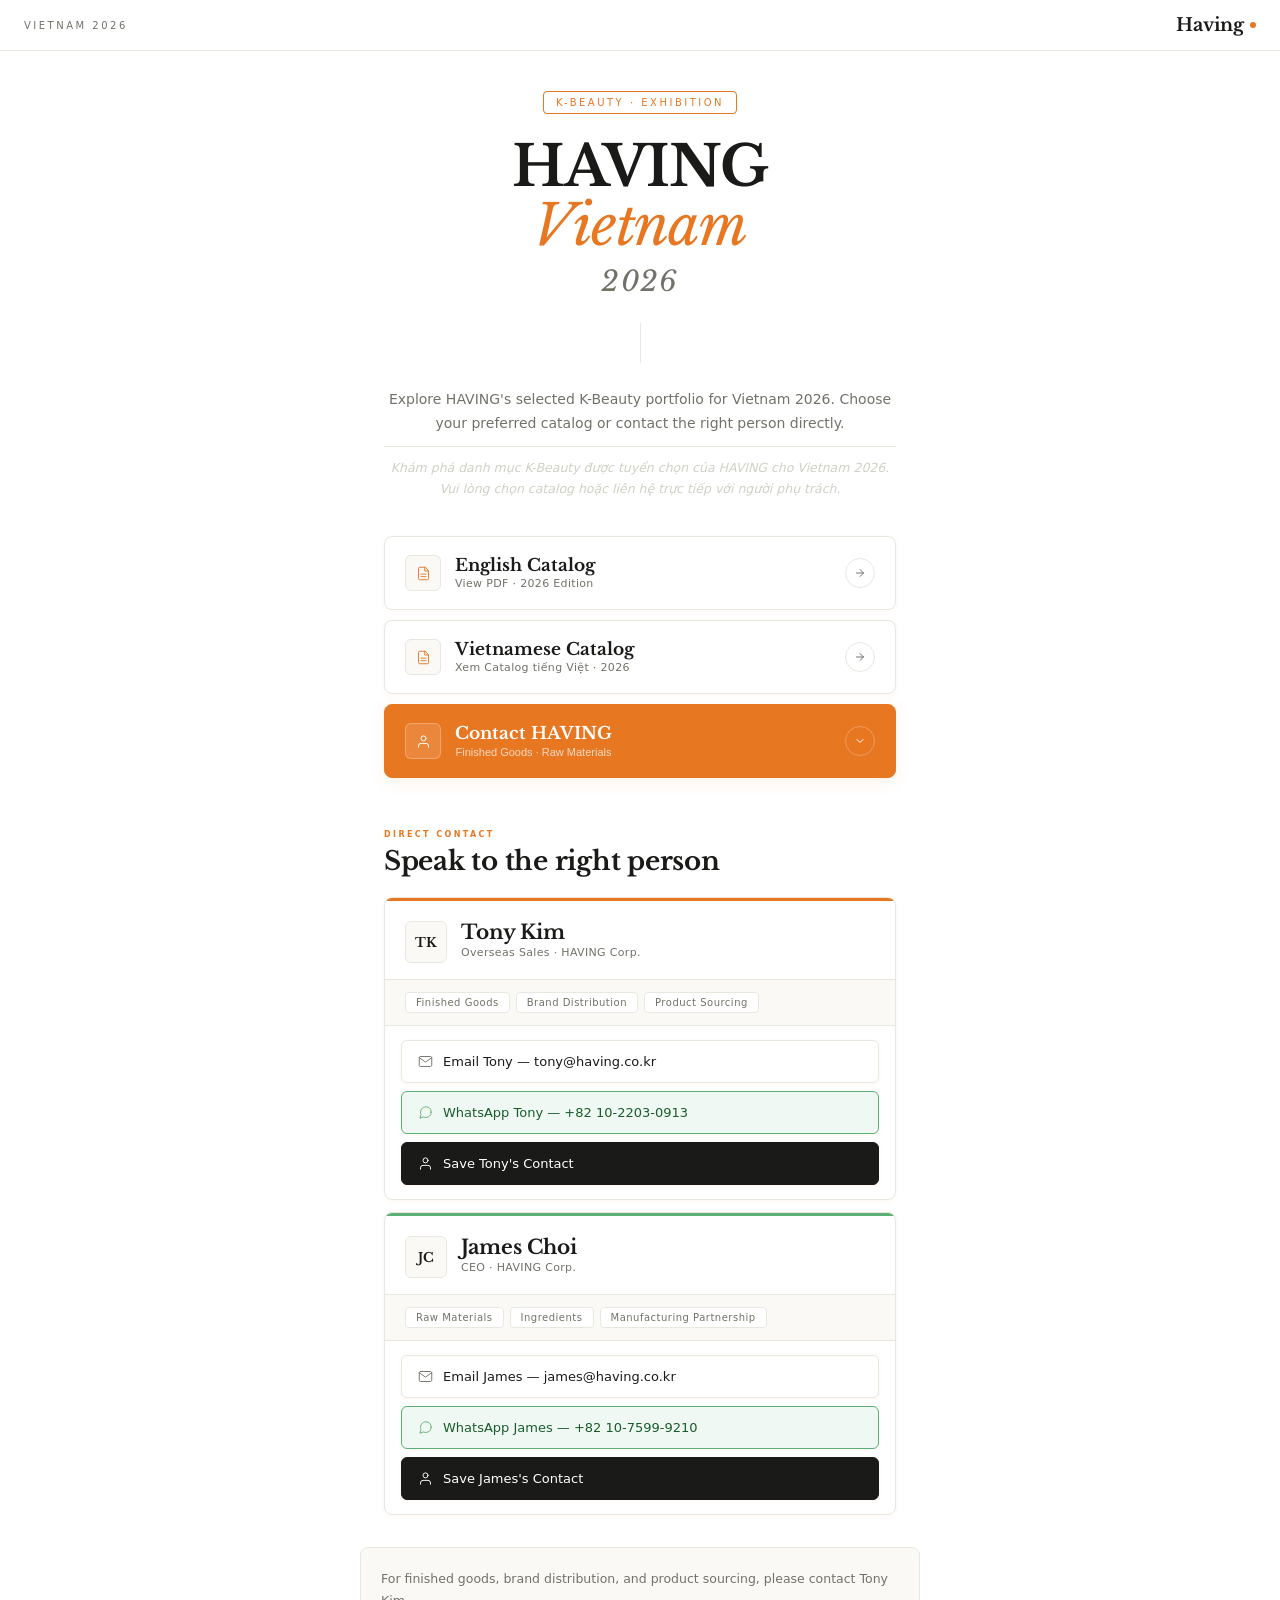
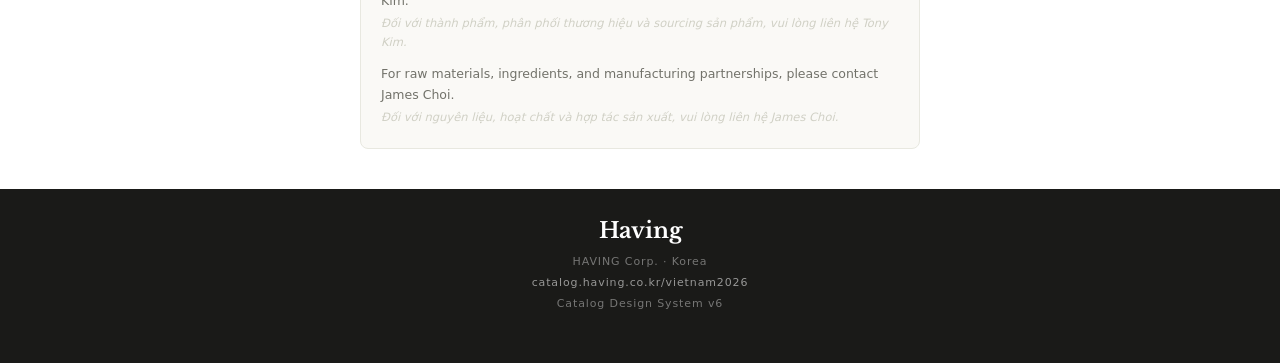
==== vietnam2026/index.html @ 0dfed291 "Add files via upload" ====
<!DOCTYPE html>
<html lang="en">
<head>
<meta charset="UTF-8">
<meta name="viewport" content="width=device-width, initial-scale=1.0, maximum-scale=1.0">
<title>HAVING Vietnam 2026</title>
<link rel="preconnect" href="https://fonts.googleapis.com">
<link rel="preconnect" href="https://fonts.gstatic.com" crossorigin>
<link href="https://fonts.googleapis.com/css2?family=Libre+Baskerville:ital,wght@0,400;0,700;1,400&display=swap" rel="stylesheet">
<link rel="stylesheet" href="styles.css">
</head>
<body>

<!-- HEADER — logo top-right (brand rule) -->
<header class="header">
  <span class="header-left">Vietnam 2026</span>
  <a class="logo" href="#">
    Having<span class="logo-dot"></span>
  </a>
</header>

<!-- HERO -->
<section class="hero">
  <div class="exhibit-badge">K-Beauty · Exhibition</div>

  <h1 class="hero-title">
    HAVING<br>
    <span class="accent">Vietnam</span>
  </h1>
  <p class="hero-year">2026</p>

  <div class="divider-rule"></div>

  <p class="hero-desc">
    Explore HAVING's selected K-Beauty portfolio for Vietnam 2026.
    Choose your preferred catalog or contact the right person directly.
    <span class="vn">
      Khám phá danh mục K-Beauty được tuyển chọn của HAVING cho Vietnam 2026.
      Vui lòng chọn catalog hoặc liên hệ trực tiếp với người phụ trách.
    </span>
  </p>
</section>

<!-- CATALOG BUTTONS -->
<div class="catalog-section">

  <a class="btn-pdf"
     href="files/having-catalog-2026-en.pdf"
     target="_blank"
     rel="noopener noreferrer">
    <div class="btn-pdf-inner">
      <div class="btn-pdf-icon">
        <svg viewBox="0 0 24 24"><path d="M14 2H6a2 2 0 0 0-2 2v16a2 2 0 0 0 2 2h12a2 2 0 0 0 2-2V8z"/><polyline points="14 2 14 8 20 8"/><line x1="8" y1="13" x2="16" y2="13"/><line x1="8" y1="17" x2="16" y2="17"/></svg>
      </div>
      <div class="btn-pdf-text">
        <span class="btn-pdf-label">English Catalog</span>
        <span class="btn-pdf-sub">View PDF · 2026 Edition</span>
      </div>
    </div>
    <div class="btn-arrow">
      <svg viewBox="0 0 24 24"><line x1="5" y1="12" x2="19" y2="12"/><polyline points="12 5 19 12 12 19"/></svg>
    </div>
  </a>

  <a class="btn-pdf"
     href="files/having-catalog-2026-vn.pdf"
     target="_blank"
     rel="noopener noreferrer">
    <div class="btn-pdf-inner">
      <div class="btn-pdf-icon">
        <svg viewBox="0 0 24 24"><path d="M14 2H6a2 2 0 0 0-2 2v16a2 2 0 0 0 2 2h12a2 2 0 0 0 2-2V8z"/><polyline points="14 2 14 8 20 8"/><line x1="8" y1="13" x2="16" y2="13"/><line x1="8" y1="17" x2="16" y2="17"/></svg>
      </div>
      <div class="btn-pdf-text">
        <span class="btn-pdf-label">Vietnamese Catalog</span>
        <span class="btn-pdf-sub">Xem Catalog tiếng Việt · 2026</span>
      </div>
    </div>
    <div class="btn-arrow">
      <svg viewBox="0 0 24 24"><line x1="5" y1="12" x2="19" y2="12"/><polyline points="12 5 19 12 12 19"/></svg>
    </div>
  </a>

  <!-- CTA — only filled orange (brand rule) -->
  <button class="btn-cta"
          onclick="document.getElementById('contact').scrollIntoView({behavior:'smooth'})">
    <div class="btn-cta-inner">
      <div class="btn-cta-icon">
        <svg viewBox="0 0 24 24"><path d="M20 21v-2a4 4 0 0 0-4-4H8a4 4 0 0 0-4 4v2"/><circle cx="12" cy="7" r="4"/></svg>
      </div>
      <div>
        <span class="btn-cta-label">Contact HAVING</span>
        <span class="btn-cta-sub">Finished Goods · Raw Materials</span>
      </div>
    </div>
    <div class="btn-arrow">
      <svg viewBox="0 0 24 24"><polyline points="6 9 12 15 18 9"/></svg>
    </div>
  </button>

</div>

<!-- CONTACT SECTION -->
<section id="contact">
  <div class="section-header">
    <div class="section-label">Direct Contact</div>
    <h2 class="section-title">Speak to the right person</h2>
  </div>

  <div class="contacts">

    <!-- Tony Kim — Finished Goods -->
    <div class="contact-card">
      <div class="card-stripe"></div>
      <div class="card-head">
        <div class="avatar">TK</div>
        <div class="card-identity">
          <div class="card-name">Tony Kim</div>
          <div class="card-role">Overseas Sales · HAVING Corp.</div>
        </div>
      </div>
      <div class="card-scope">
        <span class="scope-tag">Finished Goods</span>
        <span class="scope-tag">Brand Distribution</span>
        <span class="scope-tag">Product Sourcing</span>
      </div>
      <div class="card-actions">
        <a class="action-btn email" href="mailto:tony@having.co.kr">
          <svg viewBox="0 0 24 24"><path d="M4 4h16c1.1 0 2 .9 2 2v12c0 1.1-.9 2-2 2H4c-1.1 0-2-.9-2-2V6c0-1.1.9-2 2-2z"/><polyline points="22,6 12,13 2,6"/></svg>
          Email Tony — tony@having.co.kr
        </a>
        <a class="action-btn whatsapp"
           href="https://wa.me/821022030913"
           target="_blank"
           rel="noopener noreferrer">
          <svg viewBox="0 0 24 24"><path d="M21 11.5a8.38 8.38 0 0 1-.9 3.8 8.5 8.5 0 0 1-7.6 4.7 8.38 8.38 0 0 1-3.8-.9L3 21l1.9-5.7a8.38 8.38 0 0 1-.9-3.8 8.5 8.5 0 0 1 4.7-7.6 8.38 8.38 0 0 1 3.8-.9h.5a8.48 8.48 0 0 1 8 8v.5z"/></svg>
          WhatsApp Tony — +82 10-2203-0913
        </a>
        <a class="action-btn vcard"
           href="vcard/tony-kim-having.vcf"
           download="tony-kim-having.vcf">
          <svg viewBox="0 0 24 24"><path d="M20 21v-2a4 4 0 0 0-4-4H8a4 4 0 0 0-4 4v2"/><circle cx="12" cy="7" r="4"/></svg>
          Save Tony's Contact
        </a>
      </div>
    </div>

    <!-- James Choi — Raw Materials -->
    <div class="contact-card">
      <div class="card-stripe green"></div>
      <div class="card-head">
        <div class="avatar">JC</div>
        <div class="card-identity">
          <div class="card-name">James Choi</div>
          <div class="card-role">CEO · HAVING Corp.</div>
        </div>
      </div>
      <div class="card-scope">
        <span class="scope-tag">Raw Materials</span>
        <span class="scope-tag">Ingredients</span>
        <span class="scope-tag">Manufacturing Partnership</span>
      </div>
      <div class="card-actions">
        <a class="action-btn email" href="mailto:james@having.co.kr">
          <svg viewBox="0 0 24 24"><path d="M4 4h16c1.1 0 2 .9 2 2v12c0 1.1-.9 2-2 2H4c-1.1 0-2-.9-2-2V6c0-1.1.9-2 2-2z"/><polyline points="22,6 12,13 2,6"/></svg>
          Email James — james@having.co.kr
        </a>
        <a class="action-btn whatsapp"
           href="https://wa.me/821075999210"
           target="_blank"
           rel="noopener noreferrer">
          <svg viewBox="0 0 24 24"><path d="M21 11.5a8.38 8.38 0 0 1-.9 3.8 8.5 8.5 0 0 1-7.6 4.7 8.38 8.38 0 0 1-3.8-.9L3 21l1.9-5.7a8.38 8.38 0 0 1-.9-3.8 8.5 8.5 0 0 1 4.7-7.6 8.38 8.38 0 0 1 3.8-.9h.5a8.48 8.48 0 0 1 8 8v.5z"/></svg>
          WhatsApp James — +82 10-7599-9210
        </a>
        <a class="action-btn vcard"
           href="vcard/james-choi-having.vcf"
           download="james-choi-having.vcf">
          <svg viewBox="0 0 24 24"><path d="M20 21v-2a4 4 0 0 0-4-4H8a4 4 0 0 0-4 4v2"/><circle cx="12" cy="7" r="4"/></svg>
          Save James's Contact
        </a>
      </div>
    </div>

  </div>
</section>

<!-- FOOTER NOTE -->
<div class="footer-note">
  <p>
    For finished goods, brand distribution, and product sourcing, please contact Tony Kim.
    <span class="vn">Đối với thành phẩm, phân phối thương hiệu và sourcing sản phẩm, vui lòng liên hệ Tony Kim.</span>
  </p>
  <p>
    For raw materials, ingredients, and manufacturing partnerships, please contact James Choi.
    <span class="vn">Đối với nguyên liệu, hoạt chất và hợp tác sản xuất, vui lòng liên hệ James Choi.</span>
  </p>
</div>

<!-- FOOTER — dark section (brand pattern) -->
<footer class="site-footer">
  <div class="footer-logo">Having</div>
  <div class="footer-meta">
    HAVING Corp. · Korea<br>
    <a href="https://catalog.having.co.kr/vietnam2026">catalog.having.co.kr/vietnam2026</a><br>
    Catalog Design System v6
  </div>
</footer>

</body>
</html>
---- vietnam2026/styles.css ----
/* ─────────────────────────────────────────
   DESIGN TOKENS — Having Catalog DS v6
───────────────────────────────────────── */
:root {
  /* Brand Colors */
  --primary:           #E87722;
  --primary-light:     #F9DEC0;
  --primary-subtle:    #FDF4EC;
  --secondary:         #5DB075;
  --secondary-light:   #C8E8D2;
  --secondary-subtle:  #EFF8F2;

  /* Neutrals */
  --heading:    #1A1A18;
  --body:       #72726A;
  --border:     #E8E8E0;
  --border-md:  #D0D0C5;
  --bg:         #FFFFFF;
  --bg-soft:    #FAF9F6;

  /* Border Tokens */
  --border-default: #E8E8E0;
  --border-medium:  #D0D0C5;
  --border-orange:  #E87722;
  --border-green:   #5DB075;

  /* Shadow — warm orange tint */
  --shadow-1: 0 1px 4px  rgba(232, 119, 34, 0.06);
  --shadow-2: 0 4px 16px rgba(232, 119, 34, 0.10);
  --shadow-3: 0 8px 32px rgba(232, 119, 34, 0.14);

  /* Radius */
  --r-micro:    1px;
  --r-standard: 4px;
  --r-relaxed:  6px;
  --r-large:    8px;

  /* Typography */
  --font-display: 'Libre Baskerville', Georgia, serif;
  --font-body:    'Calibri', 'Gill Sans', system-ui, sans-serif;

  /* Spacing */
  --page-gutter: 24px;
  --min-margin:  40px;
}

/* ─── RESET ─── */
*, *::before, *::after { margin: 0; padding: 0; box-sizing: border-box; }
html  { scroll-behavior: smooth; }
body  {
  font-family: var(--font-body);
  background: var(--bg);
  color: var(--body);
  min-height: 100vh;
  -webkit-font-smoothing: antialiased;
  -webkit-text-size-adjust: 100%;
}

/* ─── HEADER ─── */
.header {
  position: sticky;
  top: 0;
  z-index: 100;
  background: var(--bg);
  border-bottom: 1px solid var(--border-default);
  padding: 14px var(--page-gutter);
  display: flex;
  align-items: center;
  justify-content: space-between;
}
.header-left {
  font-family: var(--font-body);
  font-size: 10px;
  letter-spacing: 0.25em;
  text-transform: uppercase;
  color: var(--body);
}
.logo {
  font-family: var(--font-display);
  font-size: 18px;
  font-weight: 700;
  color: var(--heading);
  letter-spacing: -0.01em;
  display: flex;
  align-items: center;
  gap: 6px;
  text-decoration: none;
}
.logo-dot {
  width: 6px;
  height: 6px;
  border-radius: 50%;
  background: var(--primary);
  display: inline-block;
  flex-shrink: 0;
}

/* ─── HERO ─── */
.hero {
  padding: var(--min-margin) var(--page-gutter) 36px;
  max-width: 560px;
  margin: 0 auto;
  text-align: center;
}
.exhibit-badge {
  display: inline-flex;
  align-items: center;
  gap: 6px;
  border: 1px solid var(--border-orange);
  border-radius: var(--r-standard);
  padding: 5px 12px;
  font-size: 10px;
  font-family: var(--font-body);
  letter-spacing: 0.25em;
  text-transform: uppercase;
  color: var(--primary);
  margin-bottom: 24px;
}
.hero-title {
  font-family: var(--font-display);
  font-size: clamp(36px, 10vw, 56px);
  font-weight: 700;
  color: var(--heading);
  line-height: 1.05;
  letter-spacing: -0.02em;
  margin-bottom: 8px;
}
.hero-title .accent {
  color: var(--primary);
  font-style: italic;
  font-weight: 400;
}
.hero-year {
  font-family: var(--font-display);
  font-size: clamp(20px, 5vw, 28px);
  font-weight: 400;
  font-style: italic;
  color: var(--body);
  letter-spacing: 0.05em;
  margin-bottom: 24px;
}
.divider-rule {
  width: 1px;
  height: 40px;
  background: var(--border-default);
  margin: 0 auto 24px;
}
.hero-desc {
  font-size: 14px;
  line-height: 1.75;
  color: var(--body);
}
.hero-desc .vn {
  display: block;
  margin-top: 10px;
  font-size: 12.5px;
  color: var(--border-md);
  border-top: 1px solid var(--border-default);
  padding-top: 10px;
  font-style: italic;
}

/* ─── CATALOG BUTTONS ─── */
.catalog-section {
  padding: 0 var(--page-gutter) 12px;
  max-width: 560px;
  margin: 0 auto;
  display: flex;
  flex-direction: column;
  gap: 10px;
}
.btn-pdf {
  display: flex;
  align-items: center;
  justify-content: space-between;
  padding: 18px 20px;
  background: var(--bg);
  border: 1px solid var(--border-default);
  border-radius: var(--r-large);
  text-decoration: none;
  transition: border-color 0.18s, box-shadow 0.18s;
  box-shadow: var(--shadow-1);
  -webkit-tap-highlight-color: transparent;
}
.btn-pdf:active {
  border-color: var(--border-orange);
  box-shadow: var(--shadow-2);
}
.btn-pdf-inner {
  display: flex;
  align-items: center;
  gap: 14px;
}
.btn-pdf-icon {
  width: 36px;
  height: 36px;
  border: 1px solid var(--border-default);
  border-radius: var(--r-relaxed);
  display: flex;
  align-items: center;
  justify-content: center;
  flex-shrink: 0;
  background: var(--bg-soft);
}
.btn-pdf-icon svg {
  width: 15px;
  height: 15px;
  stroke: var(--primary);
  fill: none;
  stroke-width: 1.5;
  stroke-linecap: round;
  stroke-linejoin: round;
}
.btn-pdf-label {
  font-family: var(--font-display);
  font-size: 17px;
  font-weight: 700;
  color: var(--heading);
  line-height: 1.1;
  display: block;
}
.btn-pdf-sub {
  font-size: 11px;
  color: var(--body);
  letter-spacing: 0.03em;
  margin-top: 2px;
  display: block;
}
.btn-arrow {
  width: 30px;
  height: 30px;
  border: 1px solid var(--border-default);
  border-radius: 50%;
  display: flex;
  align-items: center;
  justify-content: center;
  flex-shrink: 0;
}
.btn-arrow svg {
  width: 12px;
  height: 12px;
  stroke: var(--body);
  fill: none;
  stroke-width: 2;
  stroke-linecap: round;
  stroke-linejoin: round;
}

/* CTA — only filled orange button (brand rule) */
.btn-cta {
  display: flex;
  align-items: center;
  justify-content: space-between;
  padding: 18px 20px;
  background: var(--primary);
  border: 1px solid var(--primary);
  border-radius: var(--r-large);
  cursor: pointer;
  width: 100%;
  transition: opacity 0.15s;
  box-shadow: var(--shadow-2);
  -webkit-tap-highlight-color: transparent;
}
.btn-cta:active { opacity: 0.88; }
.btn-cta-inner {
  display: flex;
  align-items: center;
  gap: 14px;
}
.btn-cta-icon {
  width: 36px;
  height: 36px;
  border: 1px solid rgba(255,255,255,0.25);
  border-radius: var(--r-relaxed);
  display: flex;
  align-items: center;
  justify-content: center;
  flex-shrink: 0;
  background: rgba(255,255,255,0.12);
}
.btn-cta-icon svg {
  width: 15px;
  height: 15px;
  stroke: #fff;
  fill: none;
  stroke-width: 1.5;
  stroke-linecap: round;
  stroke-linejoin: round;
}
.btn-cta-label {
  font-family: var(--font-display);
  font-size: 17px;
  font-weight: 700;
  color: #fff;
  line-height: 1.1;
  display: block;
}
.btn-cta-sub {
  font-size: 11px;
  color: rgba(255,255,255,0.72);
  margin-top: 2px;
  display: block;
}
.btn-cta .btn-arrow {
  border-color: rgba(255,255,255,0.25);
}
.btn-cta .btn-arrow svg { stroke: #fff; }

/* ─── SECTION HEADER ─── */
.section-header {
  padding: 40px var(--page-gutter) 0;
  max-width: 560px;
  margin: 0 auto;
}
.section-label {
  font-size: 8px;
  letter-spacing: 0.3em;
  text-transform: uppercase;
  color: var(--primary);
  font-family: var(--font-body);
  font-weight: 700;
  margin-bottom: 6px;
}
.section-title {
  font-family: var(--font-display);
  font-size: 26px;
  font-weight: 700;
  color: var(--heading);
  letter-spacing: -0.01em;
}

/* ─── CONTACT CARDS ─── */
.contacts {
  padding: 20px var(--page-gutter) 0;
  max-width: 560px;
  margin: 0 auto;
  display: flex;
  flex-direction: column;
  gap: 12px;
}
.contact-card {
  border: 1px solid var(--border-default);
  border-radius: var(--r-large);
  background: var(--bg);
  overflow: hidden;
  box-shadow: var(--shadow-1);
}
.card-stripe {
  height: 3px;
  background: var(--primary);
}
.card-stripe.green { background: var(--secondary); }

.card-head {
  padding: 20px 20px 16px;
  display: flex;
  align-items: flex-start;
  gap: 14px;
  border-bottom: 1px solid var(--border-default);
}
.avatar {
  width: 42px;
  height: 42px;
  border: 1px solid var(--border-default);
  border-radius: var(--r-relaxed);
  display: flex;
  align-items: center;
  justify-content: center;
  font-family: var(--font-display);
  font-size: 13px;
  font-weight: 700;
  color: var(--heading);
  flex-shrink: 0;
  background: var(--bg-soft);
  letter-spacing: 0.02em;
}
.card-name {
  font-family: var(--font-display);
  font-size: 20px;
  font-weight: 700;
  color: var(--heading);
  line-height: 1.1;
}
.card-role {
  font-size: 11px;
  color: var(--body);
  margin-top: 3px;
  letter-spacing: 0.03em;
}
.card-scope {
  padding: 12px 20px;
  background: var(--bg-soft);
  border-bottom: 1px solid var(--border-default);
  display: flex;
  flex-wrap: wrap;
  gap: 6px;
}
.scope-tag {
  font-size: 10px;
  letter-spacing: 0.05em;
  font-family: var(--font-body);
  color: var(--body);
  border: 1px solid var(--border-default);
  border-radius: var(--r-standard);
  padding: 4px 10px;
  background: var(--bg);
}
.card-actions {
  padding: 14px 16px;
  display: flex;
  flex-direction: column;
  gap: 8px;
}
.action-btn {
  display: flex;
  align-items: center;
  gap: 10px;
  padding: 13px 16px;
  border-radius: var(--r-relaxed);
  text-decoration: none;
  font-size: 13px;
  font-family: var(--font-body);
  font-weight: 500;
  border: 1px solid var(--border-default);
  background: var(--bg);
  color: var(--heading);
  cursor: pointer;
  width: 100%;
  text-align: left;
  transition: border-color 0.15s, box-shadow 0.15s;
  -webkit-tap-highlight-color: transparent;
  box-shadow: var(--shadow-1);
}
.action-btn:active { box-shadow: var(--shadow-2); }
.action-btn svg {
  width: 15px;
  height: 15px;
  flex-shrink: 0;
  fill: none;
  stroke-width: 1.5;
  stroke-linecap: round;
  stroke-linejoin: round;
  stroke: var(--body);
}
.action-btn.whatsapp {
  border-color: var(--border-green);
  background: var(--secondary-subtle);
  color: #1A5C2E;
}
.action-btn.whatsapp svg { stroke: var(--secondary); }
.action-btn.vcard {
  background: var(--heading);
  border-color: var(--heading);
  color: #fff;
}
.action-btn.vcard svg { stroke: #fff; }

/* ─── FOOTER NOTE ─── */
.footer-note {
  margin: 32px var(--page-gutter) 0;
  max-width: 560px;
  margin-left: auto;
  margin-right: auto;
  border: 1px solid var(--border-default);
  border-radius: var(--r-large);
  padding: 20px;
  background: var(--bg-soft);
}
.footer-note p {
  font-size: 12.5px;
  color: var(--body);
  line-height: 1.7;
}
.footer-note p + p { margin-top: 10px; }
.footer-note .vn {
  display: block;
  font-size: 11.5px;
  color: var(--border-md);
  font-style: italic;
  margin-top: 3px;
}

/* ─── FOOTER (dark section) ─── */
.site-footer {
  margin-top: 40px;
  background: var(--heading);
  padding: 28px var(--page-gutter) 48px;
  text-align: center;
}
.footer-logo {
  font-family: var(--font-display);
  font-size: 22px;
  font-weight: 700;
  color: #fff;
  letter-spacing: -0.01em;
  margin-bottom: 8px;
}
.footer-meta {
  font-size: 11px;
  color: rgba(255,255,255,0.4);
  letter-spacing: 0.08em;
  line-height: 1.9;
}
.footer-meta a {
  color: rgba(255,255,255,0.55);
  text-decoration: none;
}
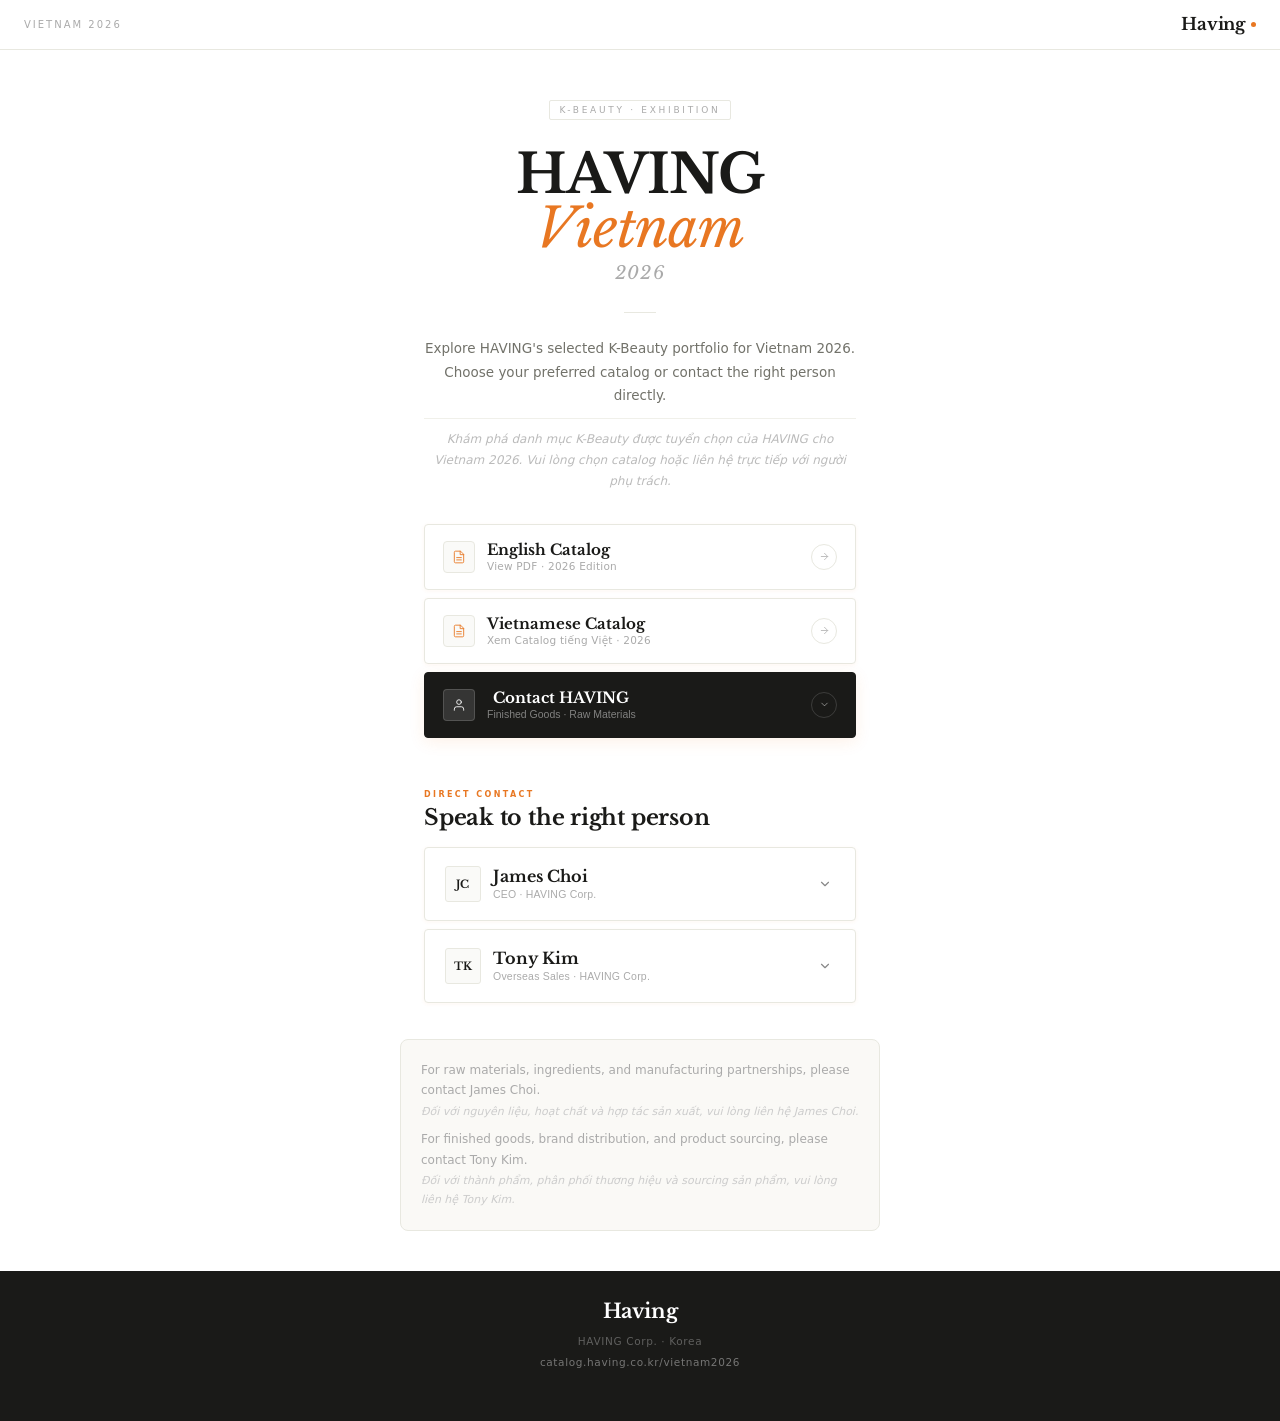
==== commit 4bd72a6b: "Update index.html" ====
--- a/vietnam2026/index.html
+++ b/vietnam2026/index.html
@@ -8,81 +8,331 @@
 <link rel="preconnect" href="https://fonts.gstatic.com" crossorigin>
 <link href="https://fonts.googleapis.com/css2?family=Libre+Baskerville:ital,wght@0,400;0,700;1,400&display=swap" rel="stylesheet">
 <link rel="stylesheet" href="styles.css">
+<style>
+/* ─── COLLAPSED CONTACT ─── */
+.contact-body {
+  overflow: hidden;
+  max-height: 0;
+  transition: max-height 0.35s ease;
+}
+.contact-body.open {
+  max-height: 600px;
+}
+
+.card-toggle {
+  width: 100%;
+  display: flex;
+  align-items: center;
+  justify-content: space-between;
+  padding: 18px 20px;
+  background: none;
+  border: none;
+  cursor: pointer;
+  -webkit-tap-highlight-color: transparent;
+  text-align: left;
+}
+
+.toggle-chevron {
+  width: 20px;
+  height: 20px;
+  display: flex;
+  align-items: center;
+  justify-content: center;
+  flex-shrink: 0;
+  transition: transform 0.3s ease;
+}
+.toggle-chevron svg {
+  width: 14px;
+  height: 14px;
+  stroke: #888;
+  fill: none;
+  stroke-width: 2;
+  stroke-linecap: round;
+  stroke-linejoin: round;
+}
+.contact-card.open .toggle-chevron {
+  transform: rotate(180deg);
+}
+
+/* ─── MINIMAL OVERRIDES ─── */
+/* Strip shadows, reduce noise, b&w base */
+body { background: #fff; }
+
+.header {
+  border-bottom: 1px solid #e8e8e0;
+  background: #fff;
+  padding: 14px 24px;
+}
+.header-left { color: #aaa; font-size: 10px; letter-spacing: 0.2em; text-transform: uppercase; }
+
+.logo { color: #1a1a18; font-size: 17px; }
+.logo-dot { background: #E87722; width: 5px; height: 5px; }
+
+/* Hero — tighter, cleaner */
+.hero {
+  padding: 48px 24px 32px;
+  text-align: center;
+  max-width: 480px;
+  margin: 0 auto;
+}
+.exhibit-badge {
+  font-size: 9px;
+  letter-spacing: 0.3em;
+  border: 1px solid #e8e8e0;
+  color: #aaa;
+  border-radius: 2px;
+  padding: 4px 10px;
+  margin-bottom: 28px;
+  display: inline-block;
+}
+.hero-title {
+  font-family: 'Libre Baskerville', Georgia, serif;
+  font-size: clamp(38px, 10vw, 54px);
+  font-weight: 700;
+  color: #1a1a18;
+  line-height: 1.0;
+  letter-spacing: -0.02em;
+  margin-bottom: 6px;
+}
+.hero-title .accent { color: #E87722; font-style: italic; font-weight: 400; }
+.hero-year {
+  font-family: 'Libre Baskerville', Georgia, serif;
+  font-size: 18px;
+  font-weight: 400;
+  font-style: italic;
+  color: #aaa;
+  margin-bottom: 28px;
+  letter-spacing: 0.08em;
+}
+.divider-rule { width: 32px; height: 1px; background: #e8e8e0; margin: 0 auto 24px; }
+.hero-desc { font-size: 13.5px; line-height: 1.75; color: #72726a; }
+.hero-desc .vn {
+  display: block;
+  margin-top: 10px;
+  font-size: 12px;
+  color: #bbb;
+  border-top: 1px solid #f0f0ea;
+  padding-top: 10px;
+  font-style: italic;
+}
+
+/* Catalog buttons — ultra clean */
+.catalog-section {
+  padding: 0 24px 8px;
+  max-width: 480px;
+  margin: 0 auto;
+  display: flex;
+  flex-direction: column;
+  gap: 8px;
+}
+.btn-pdf {
+  display: flex;
+  align-items: center;
+  justify-content: space-between;
+  padding: 16px 18px;
+  background: #fff;
+  border: 1px solid #e8e8e0;
+  border-radius: 4px;
+  text-decoration: none;
+  transition: border-color 0.15s;
+  -webkit-tap-highlight-color: transparent;
+}
+.btn-pdf:active { border-color: #E87722; }
+.btn-pdf-inner { display: flex; align-items: center; gap: 12px; }
+.btn-pdf-icon {
+  width: 32px; height: 32px;
+  border: 1px solid #e8e8e0;
+  border-radius: 4px;
+  display: flex; align-items: center; justify-content: center;
+  background: #fafaf8;
+  flex-shrink: 0;
+}
+.btn-pdf-icon svg { width: 14px; height: 14px; stroke: #E87722; fill: none; stroke-width: 1.5; stroke-linecap: round; stroke-linejoin: round; }
+.btn-pdf-label { font-family: 'Libre Baskerville', Georgia, serif; font-size: 15px; font-weight: 700; color: #1a1a18; display: block; line-height: 1.1; }
+.btn-pdf-sub { font-size: 10.5px; color: #aaa; margin-top: 2px; display: block; letter-spacing: 0.02em; }
+.btn-arrow { width: 26px; height: 26px; border: 1px solid #e8e8e0; border-radius: 50%; display: flex; align-items: center; justify-content: center; flex-shrink: 0; }
+.btn-arrow svg { width: 11px; height: 11px; stroke: #bbb; fill: none; stroke-width: 2; stroke-linecap: round; stroke-linejoin: round; }
+
+.btn-cta {
+  display: flex; align-items: center; justify-content: space-between;
+  padding: 16px 18px;
+  background: #1a1a18;
+  border: 1px solid #1a1a18;
+  border-radius: 4px;
+  cursor: pointer; width: 100%;
+  transition: opacity 0.15s;
+  -webkit-tap-highlight-color: transparent;
+}
+.btn-cta:active { opacity: 0.85; }
+.btn-cta-inner { display: flex; align-items: center; gap: 12px; }
+.btn-cta-icon {
+  width: 32px; height: 32px;
+  border: 1px solid rgba(255,255,255,0.15);
+  border-radius: 4px;
+  display: flex; align-items: center; justify-content: center;
+  flex-shrink: 0;
+}
+.btn-cta-icon svg { width: 14px; height: 14px; stroke: #fff; fill: none; stroke-width: 1.5; stroke-linecap: round; stroke-linejoin: round; }
+.btn-cta-label { font-family: 'Libre Baskerville', Georgia, serif; font-size: 15px; font-weight: 700; color: #fff; display: block; line-height: 1.1; }
+.btn-cta-sub { font-size: 10.5px; color: rgba(255,255,255,0.45); margin-top: 2px; display: block; }
+.btn-cta .btn-arrow { border-color: rgba(255,255,255,0.15); }
+.btn-cta .btn-arrow svg { stroke: rgba(255,255,255,0.5); }
+
+/* Section header */
+.section-header {
+  padding: 44px 24px 0;
+  max-width: 480px;
+  margin: 0 auto;
+}
+.section-label { font-size: 8px; letter-spacing: 0.3em; text-transform: uppercase; color: #E87722; font-weight: 700; margin-bottom: 5px; }
+.section-title { font-family: 'Libre Baskerville', Georgia, serif; font-size: 22px; font-weight: 700; color: #1a1a18; letter-spacing: -0.01em; }
+
+/* Contact cards — collapsible, minimal */
+.contacts {
+  padding: 16px 24px 0;
+  max-width: 480px;
+  margin: 0 auto;
+  display: flex;
+  flex-direction: column;
+  gap: 8px;
+}
+.contact-card {
+  border: 1px solid #e8e8e0;
+  border-radius: 4px;
+  background: #fff;
+  overflow: hidden;
+}
+.contact-card.open { border-color: #d0d0c5; }
+
+/* Toggle header */
+.card-toggle-left { display: flex; align-items: center; gap: 12px; }
+.avatar {
+  width: 36px; height: 36px;
+  border: 1px solid #e8e8e0;
+  border-radius: 3px;
+  display: flex; align-items: center; justify-content: center;
+  font-family: 'Libre Baskerville', Georgia, serif;
+  font-size: 11px; font-weight: 700;
+  color: #1a1a18;
+  background: #fafaf8;
+  flex-shrink: 0;
+  letter-spacing: 0.02em;
+}
+.card-name { font-family: 'Libre Baskerville', Georgia, serif; font-size: 16px; font-weight: 700; color: #1a1a18; line-height: 1.1; }
+.card-role { font-size: 10.5px; color: #aaa; margin-top: 2px; letter-spacing: 0.02em; }
+
+/* Scope row */
+.card-scope {
+  padding: 10px 20px 10px;
+  border-top: 1px solid #f0f0ea;
+  display: flex; flex-wrap: wrap; gap: 5px;
+}
+.scope-tag {
+  font-size: 9.5px; letter-spacing: 0.05em;
+  color: #888;
+  border: 1px solid #e8e8e0;
+  border-radius: 2px;
+  padding: 3px 8px;
+  background: #fff;
+}
+
+/* Action buttons */
+.card-actions { padding: 10px 16px 14px; display: flex; flex-direction: column; gap: 6px; }
+.action-btn {
+  display: flex; align-items: center; gap: 9px;
+  padding: 11px 14px;
+  border-radius: 3px;
+  text-decoration: none;
+  font-size: 12.5px;
+  font-weight: 500;
+  border: 1px solid #e8e8e0;
+  background: #fff;
+  color: #1a1a18;
+  cursor: pointer; width: 100%; text-align: left;
+  transition: border-color 0.12s;
+  -webkit-tap-highlight-color: transparent;
+}
+.action-btn:active { border-color: #bbb; }
+.action-btn svg { width: 14px; height: 14px; flex-shrink: 0; fill: none; stroke-width: 1.5; stroke-linecap: round; stroke-linejoin: round; stroke: #aaa; }
+
+.action-btn.whatsapp { border-color: #c5e0bf; background: #f4fbf5; color: #1a5c2e; }
+.action-btn.whatsapp svg { stroke: #5DB075; }
+
+.action-btn.vcard { background: #1a1a18; border-color: #1a1a18; color: #fff; }
+.action-btn.vcard svg { stroke: rgba(255,255,255,0.6); }
+
+/* Footer note */
+.footer-note {
+  margin: 36px 24px 0;
+  max-width: 480px;
+  margin-left: auto; margin-right: auto;
+  border-top: 1px solid #e8e8e0;
+  padding-top: 20px;
+}
+.footer-note p { font-size: 12px; color: #aaa; line-height: 1.7; }
+.footer-note p + p { margin-top: 8px; }
+.footer-note .vn { display: block; font-size: 11px; color: #ccc; font-style: italic; margin-top: 2px; }
+
+/* Footer */
+.site-footer {
+  margin-top: 40px;
+  background: #1a1a18;
+  padding: 28px 24px 48px;
+  text-align: center;
+}
+.footer-logo { font-family: 'Libre Baskerville', Georgia, serif; font-size: 20px; font-weight: 700; color: #fff; margin-bottom: 8px; letter-spacing: -0.01em; }
+.footer-meta { font-size: 10.5px; color: rgba(255,255,255,0.3); letter-spacing: 0.06em; line-height: 2; }
+.footer-meta a { color: rgba(255,255,255,0.4); text-decoration: none; }
+</style>
 </head>
 <body>
 
-<!-- HEADER — logo top-right (brand rule) -->
 <header class="header">
   <span class="header-left">Vietnam 2026</span>
-  <a class="logo" href="#">
-    Having<span class="logo-dot"></span>
-  </a>
+  <a class="logo" href="#">Having<span class="logo-dot"></span></a>
 </header>
 
-<!-- HERO -->
 <section class="hero">
   <div class="exhibit-badge">K-Beauty · Exhibition</div>
-
-  <h1 class="hero-title">
-    HAVING<br>
-    <span class="accent">Vietnam</span>
-  </h1>
+  <h1 class="hero-title">HAVING<br><span class="accent">Vietnam</span></h1>
   <p class="hero-year">2026</p>
-
   <div class="divider-rule"></div>
-
   <p class="hero-desc">
     Explore HAVING's selected K-Beauty portfolio for Vietnam 2026.
     Choose your preferred catalog or contact the right person directly.
-    <span class="vn">
-      Khám phá danh mục K-Beauty được tuyển chọn của HAVING cho Vietnam 2026.
-      Vui lòng chọn catalog hoặc liên hệ trực tiếp với người phụ trách.
-    </span>
+    <span class="vn">Khám phá danh mục K-Beauty được tuyển chọn của HAVING cho Vietnam 2026.
+    Vui lòng chọn catalog hoặc liên hệ trực tiếp với người phụ trách.</span>
   </p>
 </section>
 
-<!-- CATALOG BUTTONS -->
 <div class="catalog-section">
-
-  <a class="btn-pdf"
-     href="files/having-catalog-2026-en.pdf"
-     target="_blank"
-     rel="noopener noreferrer">
+  <a class="btn-pdf" href="files/having-catalog-2026-en.pdf.pdf" target="_blank" rel="noopener noreferrer">
     <div class="btn-pdf-inner">
       <div class="btn-pdf-icon">
         <svg viewBox="0 0 24 24"><path d="M14 2H6a2 2 0 0 0-2 2v16a2 2 0 0 0 2 2h12a2 2 0 0 0 2-2V8z"/><polyline points="14 2 14 8 20 8"/><line x1="8" y1="13" x2="16" y2="13"/><line x1="8" y1="17" x2="16" y2="17"/></svg>
       </div>
-      <div class="btn-pdf-text">
+      <div>
         <span class="btn-pdf-label">English Catalog</span>
         <span class="btn-pdf-sub">View PDF · 2026 Edition</span>
       </div>
     </div>
-    <div class="btn-arrow">
-      <svg viewBox="0 0 24 24"><line x1="5" y1="12" x2="19" y2="12"/><polyline points="12 5 19 12 12 19"/></svg>
-    </div>
+    <div class="btn-arrow"><svg viewBox="0 0 24 24"><line x1="5" y1="12" x2="19" y2="12"/><polyline points="12 5 19 12 12 19"/></svg></div>
   </a>
 
-  <a class="btn-pdf"
-     href="files/having-catalog-2026-vn.pdf"
-     target="_blank"
-     rel="noopener noreferrer">
+  <a class="btn-pdf" href="files/having-catalog-2026-vn.pdf.pdf" target="_blank" rel="noopener noreferrer">
     <div class="btn-pdf-inner">
       <div class="btn-pdf-icon">
         <svg viewBox="0 0 24 24"><path d="M14 2H6a2 2 0 0 0-2 2v16a2 2 0 0 0 2 2h12a2 2 0 0 0 2-2V8z"/><polyline points="14 2 14 8 20 8"/><line x1="8" y1="13" x2="16" y2="13"/><line x1="8" y1="17" x2="16" y2="17"/></svg>
       </div>
-      <div class="btn-pdf-text">
+      <div>
         <span class="btn-pdf-label">Vietnamese Catalog</span>
         <span class="btn-pdf-sub">Xem Catalog tiếng Việt · 2026</span>
       </div>
     </div>
-    <div class="btn-arrow">
-      <svg viewBox="0 0 24 24"><line x1="5" y1="12" x2="19" y2="12"/><polyline points="12 5 19 12 12 19"/></svg>
-    </div>
+    <div class="btn-arrow"><svg viewBox="0 0 24 24"><line x1="5" y1="12" x2="19" y2="12"/><polyline points="12 5 19 12 12 19"/></svg></div>
   </a>
 
-  <!-- CTA — only filled orange (brand rule) -->
-  <button class="btn-cta"
-          onclick="document.getElementById('contact').scrollIntoView({behavior:'smooth'})">
+  <button class="btn-cta" onclick="toggleContact()">
     <div class="btn-cta-inner">
       <div class="btn-cta-icon">
         <svg viewBox="0 0 24 24"><path d="M20 21v-2a4 4 0 0 0-4-4H8a4 4 0 0 0-4 4v2"/><circle cx="12" cy="7" r="4"/></svg>
@@ -92,14 +342,10 @@
         <span class="btn-cta-sub">Finished Goods · Raw Materials</span>
       </div>
     </div>
-    <div class="btn-arrow">
-      <svg viewBox="0 0 24 24"><polyline points="6 9 12 15 18 9"/></svg>
-    </div>
+    <div class="btn-arrow"><svg viewBox="0 0 24 24"><polyline points="6 9 12 15 18 9"/></svg></div>
   </button>
-
 </div>
 
-<!-- CONTACT SECTION -->
 <section id="contact">
   <div class="section-header">
     <div class="section-label">Direct Contact</div>
@@ -108,102 +354,116 @@
 
   <div class="contacts">
 
-    <!-- Tony Kim — Finished Goods -->
-    <div class="contact-card">
-      <div class="card-stripe"></div>
-      <div class="card-head">
-        <div class="avatar">TK</div>
-        <div class="card-identity">
-          <div class="card-name">Tony Kim</div>
-          <div class="card-role">Overseas Sales · HAVING Corp.</div>
-        </div>
-      </div>
-      <div class="card-scope">
-        <span class="scope-tag">Finished Goods</span>
-        <span class="scope-tag">Brand Distribution</span>
-        <span class="scope-tag">Product Sourcing</span>
-      </div>
-      <div class="card-actions">
-        <a class="action-btn email" href="mailto:tony@having.co.kr">
-          <svg viewBox="0 0 24 24"><path d="M4 4h16c1.1 0 2 .9 2 2v12c0 1.1-.9 2-2 2H4c-1.1 0-2-.9-2-2V6c0-1.1.9-2 2-2z"/><polyline points="22,6 12,13 2,6"/></svg>
-          Email Tony — tony@having.co.kr
-        </a>
-        <a class="action-btn whatsapp"
-           href="https://wa.me/821022030913"
-           target="_blank"
-           rel="noopener noreferrer">
-          <svg viewBox="0 0 24 24"><path d="M21 11.5a8.38 8.38 0 0 1-.9 3.8 8.5 8.5 0 0 1-7.6 4.7 8.38 8.38 0 0 1-3.8-.9L3 21l1.9-5.7a8.38 8.38 0 0 1-.9-3.8 8.5 8.5 0 0 1 4.7-7.6 8.38 8.38 0 0 1 3.8-.9h.5a8.48 8.48 0 0 1 8 8v.5z"/></svg>
-          WhatsApp Tony — +82 10-2203-0913
-        </a>
-        <a class="action-btn vcard"
-           href="vcard/tony-kim-having.vcf"
-           download="tony-kim-having.vcf">
-          <svg viewBox="0 0 24 24"><path d="M20 21v-2a4 4 0 0 0-4-4H8a4 4 0 0 0-4 4v2"/><circle cx="12" cy="7" r="4"/></svg>
-          Save Tony's Contact
-        </a>
+    <!-- James Choi — Raw Materials (위) -->
+    <div class="contact-card" id="card-james">
+      <button class="card-toggle" onclick="toggleCard('james')">
+        <div class="card-toggle-left">
+          <div class="avatar">JC</div>
+          <div>
+            <div class="card-name">James Choi</div>
+            <div class="card-role">CEO · HAVING Corp.</div>
+          </div>
+        </div>
+        <div class="toggle-chevron">
+          <svg viewBox="0 0 24 24"><polyline points="6 9 12 15 18 9"/></svg>
+        </div>
+      </button>
+      <div class="contact-body" id="body-james">
+        <div class="card-scope">
+          <span class="scope-tag">Raw Materials</span>
+          <span class="scope-tag">Ingredients</span>
+          <span class="scope-tag">Manufacturing Partnership</span>
+        </div>
+        <div class="card-actions">
+          <a class="action-btn email" href="mailto:james@having.co.kr">
+            <svg viewBox="0 0 24 24"><path d="M4 4h16c1.1 0 2 .9 2 2v12c0 1.1-.9 2-2 2H4c-1.1 0-2-.9-2-2V6c0-1.1.9-2 2-2z"/><polyline points="22,6 12,13 2,6"/></svg>
+            Email James — james@having.co.kr
+          </a>
+          <a class="action-btn whatsapp" href="https://wa.me/821075999210" target="_blank" rel="noopener noreferrer">
+            <svg viewBox="0 0 24 24"><path d="M21 11.5a8.38 8.38 0 0 1-.9 3.8 8.5 8.5 0 0 1-7.6 4.7 8.38 8.38 0 0 1-3.8-.9L3 21l1.9-5.7a8.38 8.38 0 0 1-.9-3.8 8.5 8.5 0 0 1 4.7-7.6 8.38 8.38 0 0 1 3.8-.9h.5a8.48 8.48 0 0 1 8 8v.5z"/></svg>
+            WhatsApp James — +82 10-7599-9210
+          </a>
+          <a class="action-btn vcard" href="vcard/james-choi-having.vcf" download="james-choi-having.vcf">
+            <svg viewBox="0 0 24 24"><path d="M20 21v-2a4 4 0 0 0-4-4H8a4 4 0 0 0-4 4v2"/><circle cx="12" cy="7" r="4"/></svg>
+            Save James's Contact
+          </a>
+        </div>
       </div>
     </div>
 
-    <!-- James Choi — Raw Materials -->
-    <div class="contact-card">
-      <div class="card-stripe green"></div>
-      <div class="card-head">
-        <div class="avatar">JC</div>
-        <div class="card-identity">
-          <div class="card-name">James Choi</div>
-          <div class="card-role">CEO · HAVING Corp.</div>
-        </div>
-      </div>
-      <div class="card-scope">
-        <span class="scope-tag">Raw Materials</span>
-        <span class="scope-tag">Ingredients</span>
-        <span class="scope-tag">Manufacturing Partnership</span>
-      </div>
-      <div class="card-actions">
-        <a class="action-btn email" href="mailto:james@having.co.kr">
-          <svg viewBox="0 0 24 24"><path d="M4 4h16c1.1 0 2 .9 2 2v12c0 1.1-.9 2-2 2H4c-1.1 0-2-.9-2-2V6c0-1.1.9-2 2-2z"/><polyline points="22,6 12,13 2,6"/></svg>
-          Email James — james@having.co.kr
-        </a>
-        <a class="action-btn whatsapp"
-           href="https://wa.me/821075999210"
-           target="_blank"
-           rel="noopener noreferrer">
-          <svg viewBox="0 0 24 24"><path d="M21 11.5a8.38 8.38 0 0 1-.9 3.8 8.5 8.5 0 0 1-7.6 4.7 8.38 8.38 0 0 1-3.8-.9L3 21l1.9-5.7a8.38 8.38 0 0 1-.9-3.8 8.5 8.5 0 0 1 4.7-7.6 8.38 8.38 0 0 1 3.8-.9h.5a8.48 8.48 0 0 1 8 8v.5z"/></svg>
-          WhatsApp James — +82 10-7599-9210
-        </a>
-        <a class="action-btn vcard"
-           href="vcard/james-choi-having.vcf"
-           download="james-choi-having.vcf">
-          <svg viewBox="0 0 24 24"><path d="M20 21v-2a4 4 0 0 0-4-4H8a4 4 0 0 0-4 4v2"/><circle cx="12" cy="7" r="4"/></svg>
-          Save James's Contact
-        </a>
+    <!-- Tony Kim — Finished Goods (아래) -->
+    <div class="contact-card" id="card-tony">
+      <button class="card-toggle" onclick="toggleCard('tony')">
+        <div class="card-toggle-left">
+          <div class="avatar">TK</div>
+          <div>
+            <div class="card-name">Tony Kim</div>
+            <div class="card-role">Overseas Sales · HAVING Corp.</div>
+          </div>
+        </div>
+        <div class="toggle-chevron">
+          <svg viewBox="0 0 24 24"><polyline points="6 9 12 15 18 9"/></svg>
+        </div>
+      </button>
+      <div class="contact-body" id="body-tony">
+        <div class="card-scope">
+          <span class="scope-tag">Finished Goods</span>
+          <span class="scope-tag">Brand Distribution</span>
+          <span class="scope-tag">Product Sourcing</span>
+        </div>
+        <div class="card-actions">
+          <a class="action-btn email" href="mailto:tony@having.co.kr">
+            <svg viewBox="0 0 24 24"><path d="M4 4h16c1.1 0 2 .9 2 2v12c0 1.1-.9 2-2 2H4c-1.1 0-2-.9-2-2V6c0-1.1.9-2 2-2z"/><polyline points="22,6 12,13 2,6"/></svg>
+            Email Tony — tony@having.co.kr
+          </a>
+          <a class="action-btn whatsapp" href="https://wa.me/821022030913" target="_blank" rel="noopener noreferrer">
+            <svg viewBox="0 0 24 24"><path d="M21 11.5a8.38 8.38 0 0 1-.9 3.8 8.5 8.5 0 0 1-7.6 4.7 8.38 8.38 0 0 1-3.8-.9L3 21l1.9-5.7a8.38 8.38 0 0 1-.9-3.8 8.5 8.5 0 0 1 4.7-7.6 8.38 8.38 0 0 1 3.8-.9h.5a8.48 8.48 0 0 1 8 8v.5z"/></svg>
+            WhatsApp Tony — +82 10-2203-0913
+          </a>
+          <a class="action-btn vcard" href="vcard/tony-kim-having.vcf" download="tony-kim-having.vcf">
+            <svg viewBox="0 0 24 24"><path d="M20 21v-2a4 4 0 0 0-4-4H8a4 4 0 0 0-4 4v2"/><circle cx="12" cy="7" r="4"/></svg>
+            Save Tony's Contact
+          </a>
+        </div>
       </div>
     </div>
 
   </div>
 </section>
 
-<!-- FOOTER NOTE -->
 <div class="footer-note">
+  <p>
+    For raw materials, ingredients, and manufacturing partnerships, please contact James Choi.
+    <span class="vn">Đối với nguyên liệu, hoạt chất và hợp tác sản xuất, vui lòng liên hệ James Choi.</span>
+  </p>
   <p>
     For finished goods, brand distribution, and product sourcing, please contact Tony Kim.
     <span class="vn">Đối với thành phẩm, phân phối thương hiệu và sourcing sản phẩm, vui lòng liên hệ Tony Kim.</span>
   </p>
-  <p>
-    For raw materials, ingredients, and manufacturing partnerships, please contact James Choi.
-    <span class="vn">Đối với nguyên liệu, hoạt chất và hợp tác sản xuất, vui lòng liên hệ James Choi.</span>
-  </p>
 </div>
 
-<!-- FOOTER — dark section (brand pattern) -->
 <footer class="site-footer">
   <div class="footer-logo">Having</div>
   <div class="footer-meta">
     HAVING Corp. · Korea<br>
-    <a href="https://catalog.having.co.kr/vietnam2026">catalog.having.co.kr/vietnam2026</a><br>
-    Catalog Design System v6
+    <a href="https://catalog.having.co.kr/vietnam2026">catalog.having.co.kr/vietnam2026</a>
   </div>
 </footer>
 
+<script>
+function toggleCard(id) {
+  const card = document.getElementById('card-' + id);
+  const body = document.getElementById('body-' + id);
+  const isOpen = card.classList.contains('open');
+  card.classList.toggle('open', !isOpen);
+  body.classList.toggle('open', !isOpen);
+}
+
+function toggleContact() {
+  const section = document.getElementById('contact');
+  section.scrollIntoView({ behavior: 'smooth' });
+}
+</script>
+
 </body>
 </html>
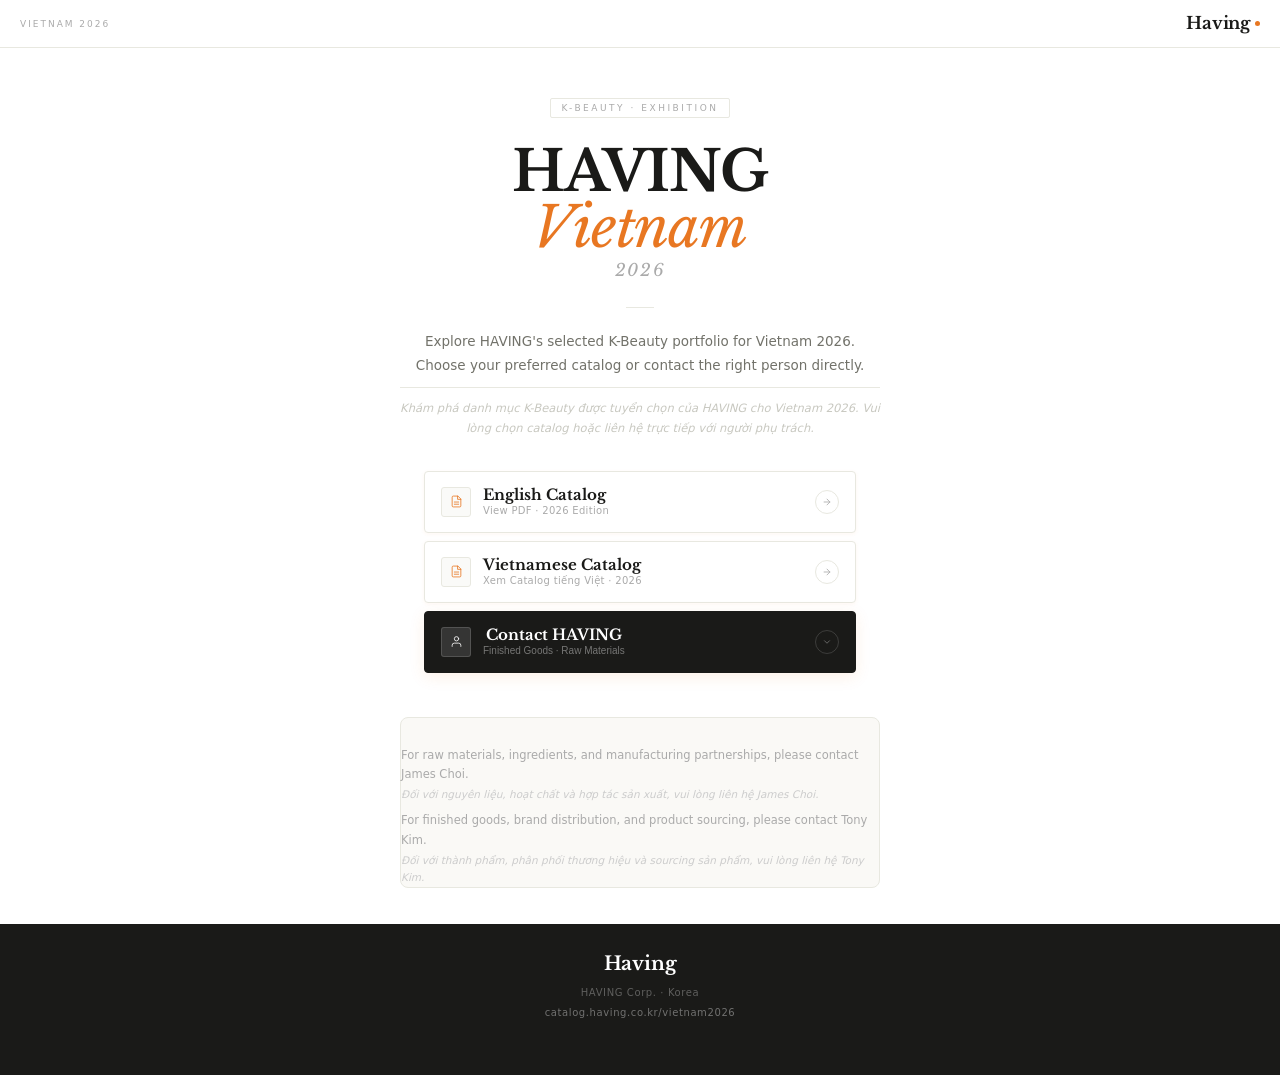
==== commit 796931a1: "Update index.html" ====
--- a/vietnam2026/index.html
+++ b/vietnam2026/index.html
@@ -9,439 +9,437 @@
 <link href="https://fonts.googleapis.com/css2?family=Libre+Baskerville:ital,wght@0,400;0,700;1,400&display=swap" rel="stylesheet">
 <link rel="stylesheet" href="styles.css">
 <style>
-/* ─── COLLAPSED CONTACT ─── */
-.contact-body {
-  overflow: hidden;
-  max-height: 0;
-  transition: max-height 0.35s ease;
-}
-.contact-body.open {
-  max-height: 600px;
-}
-
-.card-toggle {
+/* ─── TOKENS ─── */
+:root {
+  --g: 20px;          /* 단일 좌우 기준 */
+  --max: 520px;
+  --orange: #E87722;
+  --green:  #5DB075;
+  --ink:    #1A1A18;
+  --muted:  #72726A;
+  --light:  #AAAAAA;
+  --line:   #E8E8E0;
+  --bg:     #FFFFFF;
+  --soft:   #FAFAF8;
+  --r:      4px;
+  --font-d: 'Libre Baskerville', Georgia, serif;
+  --font-b: 'Calibri', 'Gill Sans', system-ui, sans-serif;
+}
+
+*, *::before, *::after { margin: 0; padding: 0; box-sizing: border-box; }
+html  { scroll-behavior: smooth; }
+body  { font-family: var(--font-b); background: var(--bg); color: var(--muted);
+        -webkit-font-smoothing: antialiased; -webkit-text-size-adjust: 100%; }
+
+/* ─── LAYOUT WRAPPER ─── */
+.wrap {
   width: 100%;
-  display: flex;
-  align-items: center;
-  justify-content: space-between;
-  padding: 18px 20px;
-  background: none;
-  border: none;
-  cursor: pointer;
-  -webkit-tap-highlight-color: transparent;
-  text-align: left;
-}
-
-.toggle-chevron {
-  width: 20px;
-  height: 20px;
-  display: flex;
-  align-items: center;
-  justify-content: center;
-  flex-shrink: 0;
-  transition: transform 0.3s ease;
-}
-.toggle-chevron svg {
-  width: 14px;
-  height: 14px;
-  stroke: #888;
-  fill: none;
-  stroke-width: 2;
-  stroke-linecap: round;
-  stroke-linejoin: round;
-}
-.contact-card.open .toggle-chevron {
-  transform: rotate(180deg);
-}
-
-/* ─── MINIMAL OVERRIDES ─── */
-/* Strip shadows, reduce noise, b&w base */
-body { background: #fff; }
-
+  max-width: var(--max);
+  margin: 0 auto;
+  padding: 0 var(--g);
+}
+
+/* ─── HEADER ─── */
 .header {
-  border-bottom: 1px solid #e8e8e0;
-  background: #fff;
-  padding: 14px 24px;
-}
-.header-left { color: #aaa; font-size: 10px; letter-spacing: 0.2em; text-transform: uppercase; }
-
-.logo { color: #1a1a18; font-size: 17px; }
-.logo-dot { background: #E87722; width: 5px; height: 5px; }
-
-/* Hero — tighter, cleaner */
+  position: sticky; top: 0; z-index: 100;
+  background: var(--bg);
+  border-bottom: 1px solid var(--line);
+  padding: 13px var(--g);
+  display: flex; align-items: center; justify-content: space-between;
+}
+.header-left { font-size: 9px; letter-spacing: 0.22em; text-transform: uppercase; color: var(--light); }
+.logo {
+  font-family: var(--font-d); font-size: 17px; font-weight: 700;
+  color: var(--ink); text-decoration: none;
+  display: flex; align-items: center; gap: 5px;
+}
+.logo-dot { width: 5px; height: 5px; border-radius: 50%; background: var(--orange); flex-shrink: 0; }
+
+/* ─── HERO ─── */
 .hero {
-  padding: 48px 24px 32px;
+  padding: 48px 0 32px;
   text-align: center;
-  max-width: 480px;
-  margin: 0 auto;
 }
 .exhibit-badge {
-  font-size: 9px;
-  letter-spacing: 0.3em;
-  border: 1px solid #e8e8e0;
-  color: #aaa;
-  border-radius: 2px;
-  padding: 4px 10px;
-  margin-bottom: 28px;
   display: inline-block;
+  font-size: 9px; letter-spacing: 0.28em; text-transform: uppercase;
+  color: var(--light); border: 1px solid var(--line);
+  border-radius: 2px; padding: 4px 10px; margin-bottom: 26px;
 }
 .hero-title {
-  font-family: 'Libre Baskerville', Georgia, serif;
-  font-size: clamp(38px, 10vw, 54px);
-  font-weight: 700;
-  color: #1a1a18;
-  line-height: 1.0;
-  letter-spacing: -0.02em;
-  margin-bottom: 6px;
-}
-.hero-title .accent { color: #E87722; font-style: italic; font-weight: 400; }
+  font-family: var(--font-d);
+  font-size: clamp(40px, 10vw, 56px);
+  font-weight: 700; color: var(--ink);
+  line-height: 1.0; letter-spacing: -0.02em; margin-bottom: 4px;
+}
+.hero-title .accent { color: var(--orange); font-style: italic; font-weight: 400; }
 .hero-year {
-  font-family: 'Libre Baskerville', Georgia, serif;
-  font-size: 18px;
-  font-weight: 400;
-  font-style: italic;
-  color: #aaa;
-  margin-bottom: 28px;
-  letter-spacing: 0.08em;
-}
-.divider-rule { width: 32px; height: 1px; background: #e8e8e0; margin: 0 auto 24px; }
-.hero-desc { font-size: 13.5px; line-height: 1.75; color: #72726a; }
+  font-family: var(--font-d); font-size: 17px;
+  font-weight: 400; font-style: italic;
+  color: var(--light); margin-bottom: 26px; letter-spacing: 0.1em;
+}
+.divider-rule { width: 28px; height: 1px; background: var(--line); margin: 0 auto 22px; }
+.hero-desc { font-size: 13.5px; line-height: 1.75; color: var(--muted); }
 .hero-desc .vn {
-  display: block;
-  margin-top: 10px;
-  font-size: 12px;
-  color: #bbb;
-  border-top: 1px solid #f0f0ea;
-  padding-top: 10px;
-  font-style: italic;
-}
-
-/* Catalog buttons — ultra clean */
+  display: block; margin-top: 10px; font-size: 11.5px;
+  color: #C8C8C0; border-top: 1px solid var(--line);
+  padding-top: 10px; font-style: italic;
+}
+
+/* ─── CATALOG BUTTONS ─── */
 .catalog-section {
-  padding: 0 24px 8px;
-  max-width: 480px;
-  margin: 0 auto;
-  display: flex;
-  flex-direction: column;
-  gap: 8px;
-}
+  display: flex; flex-direction: column; gap: 8px;
+  padding-bottom: 8px;
+}
+/* PDF — border only */
 .btn-pdf {
-  display: flex;
-  align-items: center;
-  justify-content: space-between;
-  padding: 16px 18px;
-  background: #fff;
-  border: 1px solid #e8e8e0;
-  border-radius: 4px;
+  display: flex; align-items: center; justify-content: space-between;
+  padding: 15px 16px;
+  background: var(--bg); border: 1px solid var(--line); border-radius: var(--r);
   text-decoration: none;
   transition: border-color 0.15s;
   -webkit-tap-highlight-color: transparent;
 }
-.btn-pdf:active { border-color: #E87722; }
+.btn-pdf:active { border-color: var(--orange); }
 .btn-pdf-inner { display: flex; align-items: center; gap: 12px; }
 .btn-pdf-icon {
-  width: 32px; height: 32px;
-  border: 1px solid #e8e8e0;
-  border-radius: 4px;
+  width: 30px; height: 30px;
+  border: 1px solid var(--line); border-radius: 3px;
   display: flex; align-items: center; justify-content: center;
-  background: #fafaf8;
-  flex-shrink: 0;
-}
-.btn-pdf-icon svg { width: 14px; height: 14px; stroke: #E87722; fill: none; stroke-width: 1.5; stroke-linecap: round; stroke-linejoin: round; }
-.btn-pdf-label { font-family: 'Libre Baskerville', Georgia, serif; font-size: 15px; font-weight: 700; color: #1a1a18; display: block; line-height: 1.1; }
-.btn-pdf-sub { font-size: 10.5px; color: #aaa; margin-top: 2px; display: block; letter-spacing: 0.02em; }
-.btn-arrow { width: 26px; height: 26px; border: 1px solid #e8e8e0; border-radius: 50%; display: flex; align-items: center; justify-content: center; flex-shrink: 0; }
-.btn-arrow svg { width: 11px; height: 11px; stroke: #bbb; fill: none; stroke-width: 2; stroke-linecap: round; stroke-linejoin: round; }
-
+  background: var(--soft); flex-shrink: 0;
+}
+.btn-pdf-icon svg { width: 13px; height: 13px; stroke: var(--orange); fill: none; stroke-width: 1.5; stroke-linecap: round; stroke-linejoin: round; }
+.btn-pdf-label { font-family: var(--font-d); font-size: 15px; font-weight: 700; color: var(--ink); display: block; line-height: 1.1; }
+.btn-pdf-sub   { font-size: 10px; color: var(--light); margin-top: 2px; display: block; }
+.btn-arrow {
+  width: 24px; height: 24px; border: 1px solid var(--line);
+  border-radius: 50%; display: flex; align-items: center; justify-content: center; flex-shrink: 0;
+}
+.btn-arrow svg { width: 10px; height: 10px; stroke: var(--light); fill: none; stroke-width: 2; stroke-linecap: round; stroke-linejoin: round; }
+
+/* CTA — filled black (Contact HAVING) */
 .btn-cta {
   display: flex; align-items: center; justify-content: space-between;
-  padding: 16px 18px;
-  background: #1a1a18;
-  border: 1px solid #1a1a18;
-  border-radius: 4px;
+  padding: 15px 16px;
+  background: var(--ink); border: 1px solid var(--ink); border-radius: var(--r);
   cursor: pointer; width: 100%;
   transition: opacity 0.15s;
   -webkit-tap-highlight-color: transparent;
 }
 .btn-cta:active { opacity: 0.85; }
-.btn-cta-inner { display: flex; align-items: center; gap: 12px; }
+.btn-cta.active { background: #2d2d2b; }
+.btn-cta-inner  { display: flex; align-items: center; gap: 12px; }
 .btn-cta-icon {
-  width: 32px; height: 32px;
-  border: 1px solid rgba(255,255,255,0.15);
-  border-radius: 4px;
-  display: flex; align-items: center; justify-content: center;
-  flex-shrink: 0;
-}
-.btn-cta-icon svg { width: 14px; height: 14px; stroke: #fff; fill: none; stroke-width: 1.5; stroke-linecap: round; stroke-linejoin: round; }
-.btn-cta-label { font-family: 'Libre Baskerville', Georgia, serif; font-size: 15px; font-weight: 700; color: #fff; display: block; line-height: 1.1; }
-.btn-cta-sub { font-size: 10.5px; color: rgba(255,255,255,0.45); margin-top: 2px; display: block; }
+  width: 30px; height: 30px;
+  border: 1px solid rgba(255,255,255,0.15); border-radius: 3px;
+  display: flex; align-items: center; justify-content: center; flex-shrink: 0;
+}
+.btn-cta-icon svg { width: 13px; height: 13px; stroke: #fff; fill: none; stroke-width: 1.5; stroke-linecap: round; stroke-linejoin: round; }
+.btn-cta-label { font-family: var(--font-d); font-size: 15px; font-weight: 700; color: #fff; display: block; line-height: 1.1; }
+.btn-cta-sub   { font-size: 10px; color: rgba(255,255,255,0.4); margin-top: 2px; display: block; }
 .btn-cta .btn-arrow { border-color: rgba(255,255,255,0.15); }
-.btn-cta .btn-arrow svg { stroke: rgba(255,255,255,0.5); }
-
-/* Section header */
-.section-header {
-  padding: 44px 24px 0;
-  max-width: 480px;
-  margin: 0 auto;
-}
-.section-label { font-size: 8px; letter-spacing: 0.3em; text-transform: uppercase; color: #E87722; font-weight: 700; margin-bottom: 5px; }
-.section-title { font-family: 'Libre Baskerville', Georgia, serif; font-size: 22px; font-weight: 700; color: #1a1a18; letter-spacing: -0.01em; }
-
-/* Contact cards — collapsible, minimal */
-.contacts {
-  padding: 16px 24px 0;
-  max-width: 480px;
-  margin: 0 auto;
+.btn-cta .btn-arrow svg { stroke: rgba(255,255,255,0.4); }
+.btn-cta .cta-chevron { transition: transform 0.3s ease; }
+.btn-cta.active .cta-chevron { transform: rotate(180deg); }
+
+/* ─── CONTACT SECTION (collapsible) ─── */
+#contact-section {
+  overflow: hidden;
+  max-height: 0;
+  transition: max-height 0.4s ease;
+}
+#contact-section.open {
+  max-height: 900px;
+}
+
+/* Guide row above cards */
+.contact-guide {
   display: flex;
-  flex-direction: column;
   gap: 8px;
-}
+  padding: 16px 0 4px;
+}
+.guide-chip {
+  flex: 1;
+  border: 1px solid var(--line);
+  border-radius: var(--r);
+  padding: 10px 12px;
+  background: var(--soft);
+}
+.guide-chip-label {
+  font-size: 8.5px; letter-spacing: 0.18em; text-transform: uppercase;
+  color: var(--light); margin-bottom: 4px;
+}
+.guide-chip-name {
+  font-family: var(--font-d); font-size: 13px; font-weight: 700;
+  color: var(--ink);
+}
+.guide-chip-scope {
+  font-size: 10px; color: var(--muted); margin-top: 2px; line-height: 1.4;
+}
+
+/* Cards */
+.contacts { display: flex; flex-direction: column; gap: 8px; padding-bottom: 0; }
+
 .contact-card {
-  border: 1px solid #e8e8e0;
-  border-radius: 4px;
-  background: #fff;
-  overflow: hidden;
+  border: 1px solid var(--line); border-radius: var(--r);
+  background: var(--bg); overflow: hidden;
 }
 .contact-card.open { border-color: #d0d0c5; }
 
-/* Toggle header */
+.card-toggle {
+  width: 100%; display: flex; align-items: center; justify-content: space-between;
+  padding: 16px 16px;
+  background: none; border: none; cursor: pointer;
+  -webkit-tap-highlight-color: transparent; text-align: left;
+}
 .card-toggle-left { display: flex; align-items: center; gap: 12px; }
 .avatar {
-  width: 36px; height: 36px;
-  border: 1px solid #e8e8e0;
-  border-radius: 3px;
+  width: 34px; height: 34px;
+  border: 1px solid var(--line); border-radius: 3px;
   display: flex; align-items: center; justify-content: center;
-  font-family: 'Libre Baskerville', Georgia, serif;
-  font-size: 11px; font-weight: 700;
-  color: #1a1a18;
-  background: #fafaf8;
-  flex-shrink: 0;
-  letter-spacing: 0.02em;
-}
-.card-name { font-family: 'Libre Baskerville', Georgia, serif; font-size: 16px; font-weight: 700; color: #1a1a18; line-height: 1.1; }
-.card-role { font-size: 10.5px; color: #aaa; margin-top: 2px; letter-spacing: 0.02em; }
-
-/* Scope row */
+  font-family: var(--font-d); font-size: 10px; font-weight: 700;
+  color: var(--ink); background: var(--soft); flex-shrink: 0;
+}
+.card-name { font-family: var(--font-d); font-size: 15px; font-weight: 700; color: var(--ink); line-height: 1.1; }
+.card-role { font-size: 10px; color: var(--light); margin-top: 2px; }
+
+.toggle-chevron {
+  width: 18px; height: 18px; display: flex; align-items: center; justify-content: center;
+  flex-shrink: 0; transition: transform 0.3s ease;
+}
+.toggle-chevron svg { width: 13px; height: 13px; stroke: #bbb; fill: none; stroke-width: 2; stroke-linecap: round; stroke-linejoin: round; }
+.contact-card.open .toggle-chevron { transform: rotate(180deg); }
+
+.contact-body { overflow: hidden; max-height: 0; transition: max-height 0.32s ease; }
+.contact-body.open { max-height: 400px; }
+
 .card-scope {
-  padding: 10px 20px 10px;
-  border-top: 1px solid #f0f0ea;
+  padding: 8px 16px 10px;
+  border-top: 1px solid var(--line);
   display: flex; flex-wrap: wrap; gap: 5px;
 }
 .scope-tag {
-  font-size: 9.5px; letter-spacing: 0.05em;
-  color: #888;
-  border: 1px solid #e8e8e0;
-  border-radius: 2px;
-  padding: 3px 8px;
-  background: #fff;
-}
-
-/* Action buttons */
-.card-actions { padding: 10px 16px 14px; display: flex; flex-direction: column; gap: 6px; }
+  font-size: 9.5px; letter-spacing: 0.04em; color: var(--muted);
+  border: 1px solid var(--line); border-radius: 2px;
+  padding: 3px 8px; background: var(--bg);
+}
+
+.card-actions { padding: 8px 14px 14px; display: flex; flex-direction: column; gap: 6px; }
 .action-btn {
   display: flex; align-items: center; gap: 9px;
-  padding: 11px 14px;
-  border-radius: 3px;
-  text-decoration: none;
-  font-size: 12.5px;
-  font-weight: 500;
-  border: 1px solid #e8e8e0;
-  background: #fff;
-  color: #1a1a18;
+  padding: 11px 13px;
+  border-radius: 3px; text-decoration: none;
+  font-size: 12.5px; font-family: var(--font-b); font-weight: 500;
+  border: 1px solid var(--line); background: var(--bg); color: var(--ink);
   cursor: pointer; width: 100%; text-align: left;
   transition: border-color 0.12s;
   -webkit-tap-highlight-color: transparent;
 }
 .action-btn:active { border-color: #bbb; }
-.action-btn svg { width: 14px; height: 14px; flex-shrink: 0; fill: none; stroke-width: 1.5; stroke-linecap: round; stroke-linejoin: round; stroke: #aaa; }
-
+.action-btn svg { width: 13px; height: 13px; flex-shrink: 0; fill: none; stroke-width: 1.5; stroke-linecap: round; stroke-linejoin: round; stroke: var(--light); }
 .action-btn.whatsapp { border-color: #c5e0bf; background: #f4fbf5; color: #1a5c2e; }
-.action-btn.whatsapp svg { stroke: #5DB075; }
-
-.action-btn.vcard { background: #1a1a18; border-color: #1a1a18; color: #fff; }
-.action-btn.vcard svg { stroke: rgba(255,255,255,0.6); }
-
-/* Footer note */
+.action-btn.whatsapp svg { stroke: var(--green); }
+.action-btn.vcard    { background: var(--ink); border-color: var(--ink); color: #fff; }
+.action-btn.vcard svg { stroke: rgba(255,255,255,0.55); }
+
+/* ─── FOOTER NOTE ─── */
 .footer-note {
-  margin: 36px 24px 0;
-  max-width: 480px;
-  margin-left: auto; margin-right: auto;
-  border-top: 1px solid #e8e8e0;
-  padding-top: 20px;
-}
-.footer-note p { font-size: 12px; color: #aaa; line-height: 1.7; }
+  padding: 28px 0 0;
+  border-top: 1px solid var(--line);
+  margin-top: 36px;
+}
+.footer-note p { font-size: 11.5px; color: var(--light); line-height: 1.7; }
 .footer-note p + p { margin-top: 8px; }
-.footer-note .vn { display: block; font-size: 11px; color: #ccc; font-style: italic; margin-top: 2px; }
-
-/* Footer */
+.footer-note .vn { display: block; font-size: 10.5px; color: #ccc; font-style: italic; margin-top: 1px; }
+
+/* ─── FOOTER ─── */
 .site-footer {
-  margin-top: 40px;
-  background: #1a1a18;
-  padding: 28px 24px 48px;
+  margin-top: 36px;
+  background: var(--ink);
+  padding: 28px var(--g) 52px;
   text-align: center;
 }
-.footer-logo { font-family: 'Libre Baskerville', Georgia, serif; font-size: 20px; font-weight: 700; color: #fff; margin-bottom: 8px; letter-spacing: -0.01em; }
-.footer-meta { font-size: 10.5px; color: rgba(255,255,255,0.3); letter-spacing: 0.06em; line-height: 2; }
-.footer-meta a { color: rgba(255,255,255,0.4); text-decoration: none; }
+.footer-logo { font-family: var(--font-d); font-size: 19px; font-weight: 700; color: #fff; margin-bottom: 8px; }
+.footer-meta { font-size: 10px; color: rgba(255,255,255,0.3); letter-spacing: 0.06em; line-height: 2; }
+.footer-meta a { color: rgba(255,255,255,0.38); text-decoration: none; }
 </style>
 </head>
 <body>
 
+<!-- HEADER -->
 <header class="header">
   <span class="header-left">Vietnam 2026</span>
   <a class="logo" href="#">Having<span class="logo-dot"></span></a>
 </header>
 
-<section class="hero">
-  <div class="exhibit-badge">K-Beauty · Exhibition</div>
-  <h1 class="hero-title">HAVING<br><span class="accent">Vietnam</span></h1>
-  <p class="hero-year">2026</p>
-  <div class="divider-rule"></div>
-  <p class="hero-desc">
-    Explore HAVING's selected K-Beauty portfolio for Vietnam 2026.
-    Choose your preferred catalog or contact the right person directly.
-    <span class="vn">Khám phá danh mục K-Beauty được tuyển chọn của HAVING cho Vietnam 2026.
-    Vui lòng chọn catalog hoặc liên hệ trực tiếp với người phụ trách.</span>
-  </p>
-</section>
-
-<div class="catalog-section">
-  <a class="btn-pdf" href="files/having-catalog-2026-en.pdf.pdf" target="_blank" rel="noopener noreferrer">
-    <div class="btn-pdf-inner">
-      <div class="btn-pdf-icon">
-        <svg viewBox="0 0 24 24"><path d="M14 2H6a2 2 0 0 0-2 2v16a2 2 0 0 0 2 2h12a2 2 0 0 0 2-2V8z"/><polyline points="14 2 14 8 20 8"/><line x1="8" y1="13" x2="16" y2="13"/><line x1="8" y1="17" x2="16" y2="17"/></svg>
-      </div>
-      <div>
-        <span class="btn-pdf-label">English Catalog</span>
-        <span class="btn-pdf-sub">View PDF · 2026 Edition</span>
+<!-- HERO -->
+<div class="wrap">
+  <section class="hero">
+    <div class="exhibit-badge">K-Beauty · Exhibition</div>
+    <h1 class="hero-title">HAVING<br><span class="accent">Vietnam</span></h1>
+    <p class="hero-year">2026</p>
+    <div class="divider-rule"></div>
+    <p class="hero-desc">
+      Explore HAVING's selected K-Beauty portfolio for Vietnam 2026.
+      Choose your preferred catalog or contact the right person directly.
+      <span class="vn">Khám phá danh mục K-Beauty được tuyển chọn của HAVING cho Vietnam 2026.
+      Vui lòng chọn catalog hoặc liên hệ trực tiếp với người phụ trách.</span>
+    </p>
+  </section>
+
+  <!-- CATALOG BUTTONS -->
+  <div class="catalog-section">
+    <a class="btn-pdf" href="files/having-catalog-2026-en.pdf.pdf" target="_blank" rel="noopener noreferrer">
+      <div class="btn-pdf-inner">
+        <div class="btn-pdf-icon">
+          <svg viewBox="0 0 24 24"><path d="M14 2H6a2 2 0 0 0-2 2v16a2 2 0 0 0 2 2h12a2 2 0 0 0 2-2V8z"/><polyline points="14 2 14 8 20 8"/><line x1="8" y1="13" x2="16" y2="13"/><line x1="8" y1="17" x2="16" y2="17"/></svg>
+        </div>
+        <div>
+          <span class="btn-pdf-label">English Catalog</span>
+          <span class="btn-pdf-sub">View PDF · 2026 Edition</span>
+        </div>
+      </div>
+      <div class="btn-arrow"><svg viewBox="0 0 24 24"><line x1="5" y1="12" x2="19" y2="12"/><polyline points="12 5 19 12 12 19"/></svg></div>
+    </a>
+
+    <a class="btn-pdf" href="files/having-catalog-2026-vn.pdf.pdf" target="_blank" rel="noopener noreferrer">
+      <div class="btn-pdf-inner">
+        <div class="btn-pdf-icon">
+          <svg viewBox="0 0 24 24"><path d="M14 2H6a2 2 0 0 0-2 2v16a2 2 0 0 0 2 2h12a2 2 0 0 0 2-2V8z"/><polyline points="14 2 14 8 20 8"/><line x1="8" y1="13" x2="16" y2="13"/><line x1="8" y1="17" x2="16" y2="17"/></svg>
+        </div>
+        <div>
+          <span class="btn-pdf-label">Vietnamese Catalog</span>
+          <span class="btn-pdf-sub">Xem Catalog tiếng Việt · 2026</span>
+        </div>
+      </div>
+      <div class="btn-arrow"><svg viewBox="0 0 24 24"><line x1="5" y1="12" x2="19" y2="12"/><polyline points="12 5 19 12 12 19"/></svg></div>
+    </a>
+
+    <!-- CTA — toggles contact section -->
+    <button class="btn-cta" id="btn-contact" onclick="toggleContact()">
+      <div class="btn-cta-inner">
+        <div class="btn-cta-icon">
+          <svg viewBox="0 0 24 24"><path d="M20 21v-2a4 4 0 0 0-4-4H8a4 4 0 0 0-4 4v2"/><circle cx="12" cy="7" r="4"/></svg>
+        </div>
+        <div>
+          <span class="btn-cta-label">Contact HAVING</span>
+          <span class="btn-cta-sub">Finished Goods · Raw Materials</span>
+        </div>
+      </div>
+      <div class="btn-arrow">
+        <svg class="cta-chevron" viewBox="0 0 24 24"><polyline points="6 9 12 15 18 9"/></svg>
+      </div>
+    </button>
+  </div>
+
+  <!-- CONTACT SECTION — hidden until button pressed -->
+  <div id="contact-section">
+
+    <!-- Guide chips: 원료 → 제임스 / 완제 → 토니 -->
+    <div class="contact-guide">
+      <div class="guide-chip">
+        <div class="guide-chip-label">Raw Materials</div>
+        <div class="guide-chip-name">James Choi</div>
+        <div class="guide-chip-scope">Ingredients · Manufacturing</div>
+      </div>
+      <div class="guide-chip">
+        <div class="guide-chip-label">Finished Goods</div>
+        <div class="guide-chip-name">Tony Kim</div>
+        <div class="guide-chip-scope">Brand Distribution · Sourcing</div>
       </div>
     </div>
-    <div class="btn-arrow"><svg viewBox="0 0 24 24"><line x1="5" y1="12" x2="19" y2="12"/><polyline points="12 5 19 12 12 19"/></svg></div>
-  </a>
-
-  <a class="btn-pdf" href="files/having-catalog-2026-vn.pdf.pdf" target="_blank" rel="noopener noreferrer">
-    <div class="btn-pdf-inner">
-      <div class="btn-pdf-icon">
-        <svg viewBox="0 0 24 24"><path d="M14 2H6a2 2 0 0 0-2 2v16a2 2 0 0 0 2 2h12a2 2 0 0 0 2-2V8z"/><polyline points="14 2 14 8 20 8"/><line x1="8" y1="13" x2="16" y2="13"/><line x1="8" y1="17" x2="16" y2="17"/></svg>
-      </div>
-      <div>
-        <span class="btn-pdf-label">Vietnamese Catalog</span>
-        <span class="btn-pdf-sub">Xem Catalog tiếng Việt · 2026</span>
-      </div>
-    </div>
-    <div class="btn-arrow"><svg viewBox="0 0 24 24"><line x1="5" y1="12" x2="19" y2="12"/><polyline points="12 5 19 12 12 19"/></svg></div>
-  </a>
-
-  <button class="btn-cta" onclick="toggleContact()">
-    <div class="btn-cta-inner">
-      <div class="btn-cta-icon">
-        <svg viewBox="0 0 24 24"><path d="M20 21v-2a4 4 0 0 0-4-4H8a4 4 0 0 0-4 4v2"/><circle cx="12" cy="7" r="4"/></svg>
-      </div>
-      <div>
-        <span class="btn-cta-label">Contact HAVING</span>
-        <span class="btn-cta-sub">Finished Goods · Raw Materials</span>
-      </div>
-    </div>
-    <div class="btn-arrow"><svg viewBox="0 0 24 24"><polyline points="6 9 12 15 18 9"/></svg></div>
-  </button>
-</div>
-
-<section id="contact">
-  <div class="section-header">
-    <div class="section-label">Direct Contact</div>
-    <h2 class="section-title">Speak to the right person</h2>
+
+    <!-- Cards -->
+    <div class="contacts" style="margin-top:8px;">
+
+      <!-- James Choi -->
+      <div class="contact-card" id="card-james">
+        <button class="card-toggle" onclick="toggleCard('james')">
+          <div class="card-toggle-left">
+            <div class="avatar">JC</div>
+            <div>
+              <div class="card-name">James Choi</div>
+              <div class="card-role">CEO · HAVING Corp.</div>
+            </div>
+          </div>
+          <div class="toggle-chevron"><svg viewBox="0 0 24 24"><polyline points="6 9 12 15 18 9"/></svg></div>
+        </button>
+        <div class="contact-body" id="body-james">
+          <div class="card-scope">
+            <span class="scope-tag">Raw Materials</span>
+            <span class="scope-tag">Ingredients</span>
+            <span class="scope-tag">Manufacturing Partnership</span>
+          </div>
+          <div class="card-actions">
+            <a class="action-btn email" href="mailto:james@having.co.kr">
+              <svg viewBox="0 0 24 24"><path d="M4 4h16c1.1 0 2 .9 2 2v12c0 1.1-.9 2-2 2H4c-1.1 0-2-.9-2-2V6c0-1.1.9-2 2-2z"/><polyline points="22,6 12,13 2,6"/></svg>
+              Email James — james@having.co.kr
+            </a>
+            <a class="action-btn whatsapp" href="https://wa.me/821075999210" target="_blank" rel="noopener noreferrer">
+              <svg viewBox="0 0 24 24"><path d="M21 11.5a8.38 8.38 0 0 1-.9 3.8 8.5 8.5 0 0 1-7.6 4.7 8.38 8.38 0 0 1-3.8-.9L3 21l1.9-5.7a8.38 8.38 0 0 1-.9-3.8 8.5 8.5 0 0 1 4.7-7.6 8.38 8.38 0 0 1 3.8-.9h.5a8.48 8.48 0 0 1 8 8v.5z"/></svg>
+              WhatsApp James — +82 10-7599-9210
+            </a>
+            <a class="action-btn vcard" href="vcard/james-choi-having.vcf" download="james-choi-having.vcf">
+              <svg viewBox="0 0 24 24"><path d="M20 21v-2a4 4 0 0 0-4-4H8a4 4 0 0 0-4 4v2"/><circle cx="12" cy="7" r="4"/></svg>
+              Save James's Contact
+            </a>
+          </div>
+        </div>
+      </div>
+
+      <!-- Tony Kim -->
+      <div class="contact-card" id="card-tony">
+        <button class="card-toggle" onclick="toggleCard('tony')">
+          <div class="card-toggle-left">
+            <div class="avatar">TK</div>
+            <div>
+              <div class="card-name">Tony Kim</div>
+              <div class="card-role">Overseas Sales · HAVING Corp.</div>
+            </div>
+          </div>
+          <div class="toggle-chevron"><svg viewBox="0 0 24 24"><polyline points="6 9 12 15 18 9"/></svg></div>
+        </button>
+        <div class="contact-body" id="body-tony">
+          <div class="card-scope">
+            <span class="scope-tag">Finished Goods</span>
+            <span class="scope-tag">Brand Distribution</span>
+            <span class="scope-tag">Product Sourcing</span>
+          </div>
+          <div class="card-actions">
+            <a class="action-btn email" href="mailto:tony@having.co.kr">
+              <svg viewBox="0 0 24 24"><path d="M4 4h16c1.1 0 2 .9 2 2v12c0 1.1-.9 2-2 2H4c-1.1 0-2-.9-2-2V6c0-1.1.9-2 2-2z"/><polyline points="22,6 12,13 2,6"/></svg>
+              Email Tony — tony@having.co.kr
+            </a>
+            <a class="action-btn whatsapp" href="https://wa.me/821022030913" target="_blank" rel="noopener noreferrer">
+              <svg viewBox="0 0 24 24"><path d="M21 11.5a8.38 8.38 0 0 1-.9 3.8 8.5 8.5 0 0 1-7.6 4.7 8.38 8.38 0 0 1-3.8-.9L3 21l1.9-5.7a8.38 8.38 0 0 1-.9-3.8 8.5 8.5 0 0 1 4.7-7.6 8.38 8.38 0 0 1 3.8-.9h.5a8.48 8.48 0 0 1 8 8v.5z"/></svg>
+              WhatsApp Tony — +82 10-2203-0913
+            </a>
+            <a class="action-btn vcard" href="vcard/tony-kim-having.vcf" download="tony-kim-having.vcf">
+              <svg viewBox="0 0 24 24"><path d="M20 21v-2a4 4 0 0 0-4-4H8a4 4 0 0 0-4 4v2"/><circle cx="12" cy="7" r="4"/></svg>
+              Save Tony's Contact
+            </a>
+          </div>
+        </div>
+      </div>
+
+    </div><!-- /contacts -->
+  </div><!-- /contact-section -->
+
+  <!-- FOOTER NOTE -->
+  <div class="footer-note">
+    <p>
+      For raw materials, ingredients, and manufacturing partnerships, please contact James Choi.
+      <span class="vn">Đối với nguyên liệu, hoạt chất và hợp tác sản xuất, vui lòng liên hệ James Choi.</span>
+    </p>
+    <p>
+      For finished goods, brand distribution, and product sourcing, please contact Tony Kim.
+      <span class="vn">Đối với thành phẩm, phân phối thương hiệu và sourcing sản phẩm, vui lòng liên hệ Tony Kim.</span>
+    </p>
   </div>
 
-  <div class="contacts">
-
-    <!-- James Choi — Raw Materials (위) -->
-    <div class="contact-card" id="card-james">
-      <button class="card-toggle" onclick="toggleCard('james')">
-        <div class="card-toggle-left">
-          <div class="avatar">JC</div>
-          <div>
-            <div class="card-name">James Choi</div>
-            <div class="card-role">CEO · HAVING Corp.</div>
-          </div>
-        </div>
-        <div class="toggle-chevron">
-          <svg viewBox="0 0 24 24"><polyline points="6 9 12 15 18 9"/></svg>
-        </div>
-      </button>
-      <div class="contact-body" id="body-james">
-        <div class="card-scope">
-          <span class="scope-tag">Raw Materials</span>
-          <span class="scope-tag">Ingredients</span>
-          <span class="scope-tag">Manufacturing Partnership</span>
-        </div>
-        <div class="card-actions">
-          <a class="action-btn email" href="mailto:james@having.co.kr">
-            <svg viewBox="0 0 24 24"><path d="M4 4h16c1.1 0 2 .9 2 2v12c0 1.1-.9 2-2 2H4c-1.1 0-2-.9-2-2V6c0-1.1.9-2 2-2z"/><polyline points="22,6 12,13 2,6"/></svg>
-            Email James — james@having.co.kr
-          </a>
-          <a class="action-btn whatsapp" href="https://wa.me/821075999210" target="_blank" rel="noopener noreferrer">
-            <svg viewBox="0 0 24 24"><path d="M21 11.5a8.38 8.38 0 0 1-.9 3.8 8.5 8.5 0 0 1-7.6 4.7 8.38 8.38 0 0 1-3.8-.9L3 21l1.9-5.7a8.38 8.38 0 0 1-.9-3.8 8.5 8.5 0 0 1 4.7-7.6 8.38 8.38 0 0 1 3.8-.9h.5a8.48 8.48 0 0 1 8 8v.5z"/></svg>
-            WhatsApp James — +82 10-7599-9210
-          </a>
-          <a class="action-btn vcard" href="vcard/james-choi-having.vcf" download="james-choi-having.vcf">
-            <svg viewBox="0 0 24 24"><path d="M20 21v-2a4 4 0 0 0-4-4H8a4 4 0 0 0-4 4v2"/><circle cx="12" cy="7" r="4"/></svg>
-            Save James's Contact
-          </a>
-        </div>
-      </div>
-    </div>
-
-    <!-- Tony Kim — Finished Goods (아래) -->
-    <div class="contact-card" id="card-tony">
-      <button class="card-toggle" onclick="toggleCard('tony')">
-        <div class="card-toggle-left">
-          <div class="avatar">TK</div>
-          <div>
-            <div class="card-name">Tony Kim</div>
-            <div class="card-role">Overseas Sales · HAVING Corp.</div>
-          </div>
-        </div>
-        <div class="toggle-chevron">
-          <svg viewBox="0 0 24 24"><polyline points="6 9 12 15 18 9"/></svg>
-        </div>
-      </button>
-      <div class="contact-body" id="body-tony">
-        <div class="card-scope">
-          <span class="scope-tag">Finished Goods</span>
-          <span class="scope-tag">Brand Distribution</span>
-          <span class="scope-tag">Product Sourcing</span>
-        </div>
-        <div class="card-actions">
-          <a class="action-btn email" href="mailto:tony@having.co.kr">
-            <svg viewBox="0 0 24 24"><path d="M4 4h16c1.1 0 2 .9 2 2v12c0 1.1-.9 2-2 2H4c-1.1 0-2-.9-2-2V6c0-1.1.9-2 2-2z"/><polyline points="22,6 12,13 2,6"/></svg>
-            Email Tony — tony@having.co.kr
-          </a>
-          <a class="action-btn whatsapp" href="https://wa.me/821022030913" target="_blank" rel="noopener noreferrer">
-            <svg viewBox="0 0 24 24"><path d="M21 11.5a8.38 8.38 0 0 1-.9 3.8 8.5 8.5 0 0 1-7.6 4.7 8.38 8.38 0 0 1-3.8-.9L3 21l1.9-5.7a8.38 8.38 0 0 1-.9-3.8 8.5 8.5 0 0 1 4.7-7.6 8.38 8.38 0 0 1 3.8-.9h.5a8.48 8.48 0 0 1 8 8v.5z"/></svg>
-            WhatsApp Tony — +82 10-2203-0913
-          </a>
-          <a class="action-btn vcard" href="vcard/tony-kim-having.vcf" download="tony-kim-having.vcf">
-            <svg viewBox="0 0 24 24"><path d="M20 21v-2a4 4 0 0 0-4-4H8a4 4 0 0 0-4 4v2"/><circle cx="12" cy="7" r="4"/></svg>
-            Save Tony's Contact
-          </a>
-        </div>
-      </div>
-    </div>
-
-  </div>
-</section>
-
-<div class="footer-note">
-  <p>
-    For raw materials, ingredients, and manufacturing partnerships, please contact James Choi.
-    <span class="vn">Đối với nguyên liệu, hoạt chất và hợp tác sản xuất, vui lòng liên hệ James Choi.</span>
-  </p>
-  <p>
-    For finished goods, brand distribution, and product sourcing, please contact Tony Kim.
-    <span class="vn">Đối với thành phẩm, phân phối thương hiệu và sourcing sản phẩm, vui lòng liên hệ Tony Kim.</span>
-  </p>
-</div>
-
+</div><!-- /wrap -->
+
+<!-- FOOTER -->
 <footer class="site-footer">
   <div class="footer-logo">Having</div>
   <div class="footer-meta">
@@ -451,6 +449,17 @@
 </footer>
 
 <script>
+function toggleContact() {
+  const section = document.getElementById('contact-section');
+  const btn     = document.getElementById('btn-contact');
+  const isOpen  = section.classList.contains('open');
+  section.classList.toggle('open', !isOpen);
+  btn.classList.toggle('active', !isOpen);
+  if (!isOpen) {
+    setTimeout(() => section.scrollIntoView({ behavior: 'smooth', block: 'start' }), 50);
+  }
+}
+
 function toggleCard(id) {
   const card = document.getElementById('card-' + id);
   const body = document.getElementById('body-' + id);
@@ -458,11 +467,6 @@
   card.classList.toggle('open', !isOpen);
   body.classList.toggle('open', !isOpen);
 }
-
-function toggleContact() {
-  const section = document.getElementById('contact');
-  section.scrollIntoView({ behavior: 'smooth' });
-}
 </script>
 
 </body>
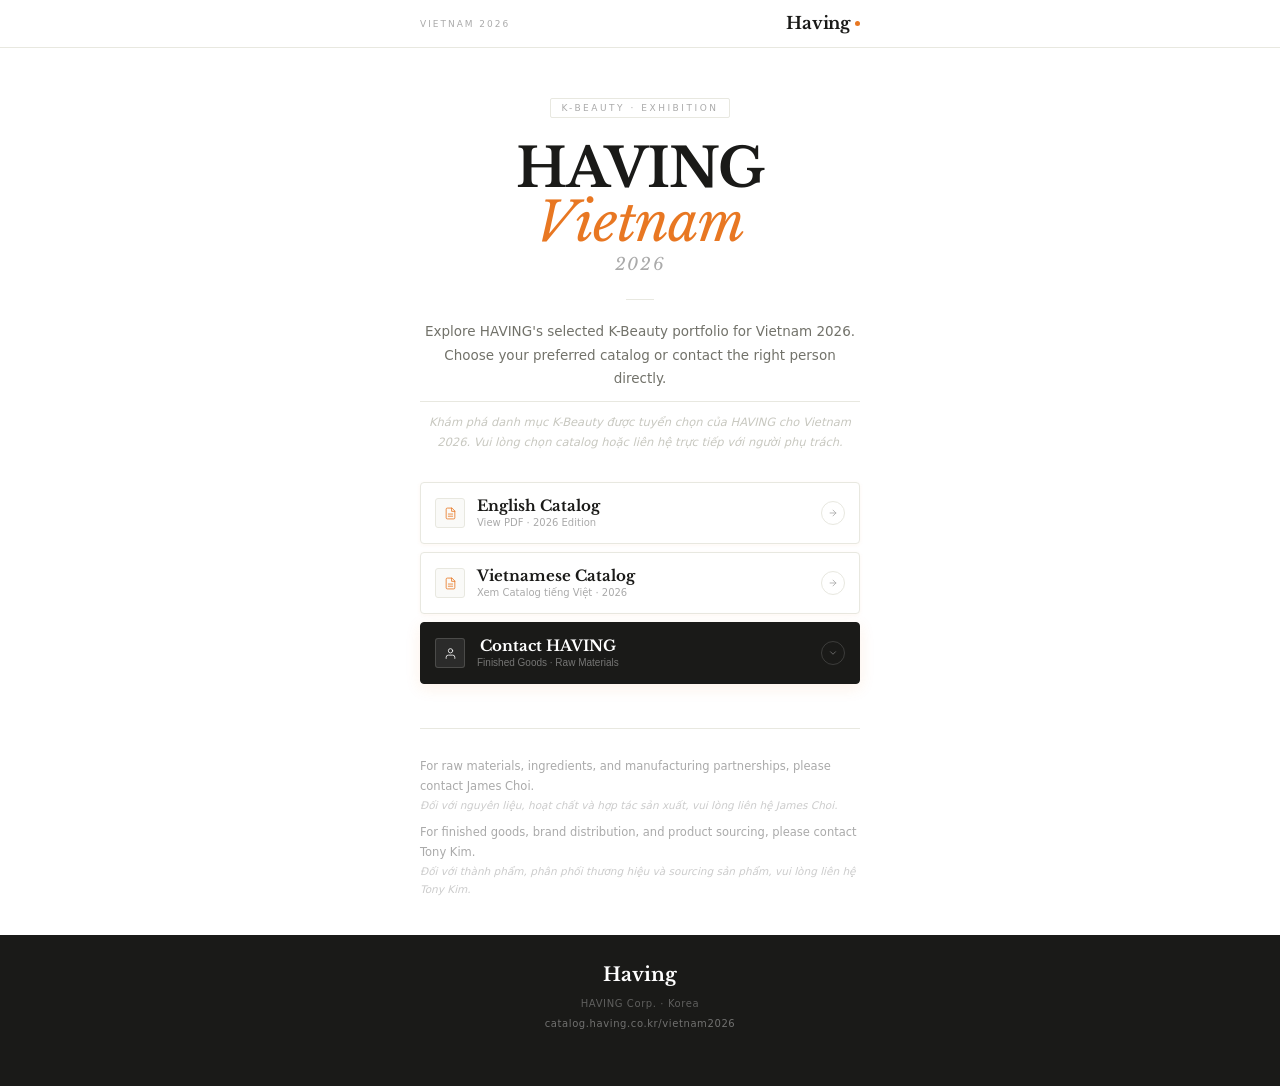
==== commit 81a0e838: "Update index.html" ====
--- a/vietnam2026/index.html
+++ b/vietnam2026/index.html
@@ -9,10 +9,9 @@
 <link href="https://fonts.googleapis.com/css2?family=Libre+Baskerville:ital,wght@0,400;0,700;1,400&display=swap" rel="stylesheet">
 <link rel="stylesheet" href="styles.css">
 <style>
-/* ─── TOKENS ─── */
 :root {
-  --g: 20px;          /* 단일 좌우 기준 */
-  --max: 520px;
+  --g:      20px;
+  --max:    480px;
   --orange: #E87722;
   --green:  #5DB075;
   --ink:    #1A1A18;
@@ -22,264 +21,214 @@
   --bg:     #FFFFFF;
   --soft:   #FAFAF8;
   --r:      4px;
-  --font-d: 'Libre Baskerville', Georgia, serif;
-  --font-b: 'Calibri', 'Gill Sans', system-ui, sans-serif;
+  --fd:     'Libre Baskerville', Georgia, serif;
+  --fb:     'Calibri', 'Gill Sans', system-ui, sans-serif;
 }
 
 *, *::before, *::after { margin: 0; padding: 0; box-sizing: border-box; }
-html  { scroll-behavior: smooth; }
-body  { font-family: var(--font-b); background: var(--bg); color: var(--muted);
-        -webkit-font-smoothing: antialiased; -webkit-text-size-adjust: 100%; }
-
-/* ─── LAYOUT WRAPPER ─── */
-.wrap {
+html { scroll-behavior: smooth; }
+body { font-family: var(--fb); background: var(--bg); color: var(--muted);
+       -webkit-font-smoothing: antialiased; -webkit-text-size-adjust: 100%; }
+
+/* 단일 wrapper — 모든 콘텐츠가 여기 안에 */
+.w {
   width: 100%;
   max-width: var(--max);
   margin: 0 auto;
-  padding: 0 var(--g);
-}
-
-/* ─── HEADER ─── */
-.header {
+  padding-left: var(--g);
+  padding-right: var(--g);
+}
+
+/* ── HEADER ── */
+header {
   position: sticky; top: 0; z-index: 100;
   background: var(--bg);
   border-bottom: 1px solid var(--line);
+}
+.header-inner {
+  max-width: var(--max);
+  margin: 0 auto;
   padding: 13px var(--g);
   display: flex; align-items: center; justify-content: space-between;
 }
-.header-left { font-size: 9px; letter-spacing: 0.22em; text-transform: uppercase; color: var(--light); }
+.hl { font-size: 9px; letter-spacing: 0.22em; text-transform: uppercase; color: var(--light); }
 .logo {
-  font-family: var(--font-d); font-size: 17px; font-weight: 700;
+  font-family: var(--fd); font-size: 17px; font-weight: 700;
   color: var(--ink); text-decoration: none;
   display: flex; align-items: center; gap: 5px;
 }
-.logo-dot { width: 5px; height: 5px; border-radius: 50%; background: var(--orange); flex-shrink: 0; }
-
-/* ─── HERO ─── */
-.hero {
-  padding: 48px 0 32px;
-  text-align: center;
-}
-.exhibit-badge {
-  display: inline-block;
-  font-size: 9px; letter-spacing: 0.28em; text-transform: uppercase;
-  color: var(--light); border: 1px solid var(--line);
-  border-radius: 2px; padding: 4px 10px; margin-bottom: 26px;
-}
-.hero-title {
-  font-family: var(--font-d);
-  font-size: clamp(40px, 10vw, 56px);
+.logo span { width: 5px; height: 5px; border-radius: 50%; background: var(--orange); }
+
+/* ── HERO ── */
+.hero { padding: 48px 0 30px; text-align: center; }
+.badge {
+  display: inline-block; font-size: 9px; letter-spacing: 0.28em;
+  text-transform: uppercase; color: var(--light);
+  border: 1px solid var(--line); border-radius: 2px;
+  padding: 4px 10px; margin-bottom: 24px;
+}
+h1 {
+  font-family: var(--fd); font-size: clamp(40px, 10vw, 54px);
   font-weight: 700; color: var(--ink);
   line-height: 1.0; letter-spacing: -0.02em; margin-bottom: 4px;
 }
-.hero-title .accent { color: var(--orange); font-style: italic; font-weight: 400; }
-.hero-year {
-  font-family: var(--font-d); font-size: 17px;
-  font-weight: 400; font-style: italic;
-  color: var(--light); margin-bottom: 26px; letter-spacing: 0.1em;
-}
-.divider-rule { width: 28px; height: 1px; background: var(--line); margin: 0 auto 22px; }
-.hero-desc { font-size: 13.5px; line-height: 1.75; color: var(--muted); }
-.hero-desc .vn {
-  display: block; margin-top: 10px; font-size: 11.5px;
-  color: #C8C8C0; border-top: 1px solid var(--line);
-  padding-top: 10px; font-style: italic;
-}
-
-/* ─── CATALOG BUTTONS ─── */
-.catalog-section {
-  display: flex; flex-direction: column; gap: 8px;
-  padding-bottom: 8px;
-}
-/* PDF — border only */
+h1 em { color: var(--orange); font-style: italic; font-weight: 400; }
+.yr {
+  font-family: var(--fd); font-size: 17px; font-style: italic;
+  color: var(--light); margin-bottom: 24px; letter-spacing: 0.1em;
+}
+.rule { width: 28px; height: 1px; background: var(--line); margin: 0 auto 20px; }
+.desc { font-size: 13.5px; line-height: 1.75; color: var(--muted); }
+.desc .vn {
+  display: block; margin-top: 10px; font-size: 11.5px; color: #C8C8C0;
+  border-top: 1px solid var(--line); padding-top: 10px; font-style: italic;
+}
+
+/* ── BUTTONS ── */
+.btns { display: flex; flex-direction: column; gap: 8px; padding-bottom: 8px; }
+
 .btn-pdf {
   display: flex; align-items: center; justify-content: space-between;
-  padding: 15px 16px;
-  background: var(--bg); border: 1px solid var(--line); border-radius: var(--r);
-  text-decoration: none;
+  padding: 15px 14px;
+  border: 1px solid var(--line); border-radius: var(--r);
+  background: var(--bg); text-decoration: none;
   transition: border-color 0.15s;
   -webkit-tap-highlight-color: transparent;
 }
 .btn-pdf:active { border-color: var(--orange); }
-.btn-pdf-inner { display: flex; align-items: center; gap: 12px; }
-.btn-pdf-icon {
-  width: 30px; height: 30px;
+.btn-pdf-l { display: flex; align-items: center; gap: 12px; }
+.ico {
+  width: 30px; height: 30px; flex-shrink: 0;
   border: 1px solid var(--line); border-radius: 3px;
+  background: var(--soft);
   display: flex; align-items: center; justify-content: center;
-  background: var(--soft); flex-shrink: 0;
-}
-.btn-pdf-icon svg { width: 13px; height: 13px; stroke: var(--orange); fill: none; stroke-width: 1.5; stroke-linecap: round; stroke-linejoin: round; }
-.btn-pdf-label { font-family: var(--font-d); font-size: 15px; font-weight: 700; color: var(--ink); display: block; line-height: 1.1; }
-.btn-pdf-sub   { font-size: 10px; color: var(--light); margin-top: 2px; display: block; }
-.btn-arrow {
-  width: 24px; height: 24px; border: 1px solid var(--line);
-  border-radius: 50%; display: flex; align-items: center; justify-content: center; flex-shrink: 0;
-}
-.btn-arrow svg { width: 10px; height: 10px; stroke: var(--light); fill: none; stroke-width: 2; stroke-linecap: round; stroke-linejoin: round; }
-
-/* CTA — filled black (Contact HAVING) */
+}
+.ico svg { width: 13px; height: 13px; stroke: var(--orange); fill: none; stroke-width: 1.5; stroke-linecap: round; stroke-linejoin: round; }
+.btn-lbl { font-family: var(--fd); font-size: 15px; font-weight: 700; color: var(--ink); display: block; line-height: 1.1; }
+.btn-sub { font-size: 10px; color: var(--light); display: block; margin-top: 2px; }
+.arr {
+  width: 24px; height: 24px; flex-shrink: 0;
+  border: 1px solid var(--line); border-radius: 50%;
+  display: flex; align-items: center; justify-content: center;
+}
+.arr svg { width: 10px; height: 10px; stroke: var(--light); fill: none; stroke-width: 2; stroke-linecap: round; stroke-linejoin: round; }
+
 .btn-cta {
   display: flex; align-items: center; justify-content: space-between;
-  padding: 15px 16px;
-  background: var(--ink); border: 1px solid var(--ink); border-radius: var(--r);
-  cursor: pointer; width: 100%;
+  padding: 15px 14px;
+  border: 1px solid var(--ink); border-radius: var(--r);
+  background: var(--ink); cursor: pointer; width: 100%;
   transition: opacity 0.15s;
   -webkit-tap-highlight-color: transparent;
 }
 .btn-cta:active { opacity: 0.85; }
-.btn-cta.active { background: #2d2d2b; }
-.btn-cta-inner  { display: flex; align-items: center; gap: 12px; }
-.btn-cta-icon {
-  width: 30px; height: 30px;
-  border: 1px solid rgba(255,255,255,0.15); border-radius: 3px;
-  display: flex; align-items: center; justify-content: center; flex-shrink: 0;
-}
-.btn-cta-icon svg { width: 13px; height: 13px; stroke: #fff; fill: none; stroke-width: 1.5; stroke-linecap: round; stroke-linejoin: round; }
-.btn-cta-label { font-family: var(--font-d); font-size: 15px; font-weight: 700; color: #fff; display: block; line-height: 1.1; }
-.btn-cta-sub   { font-size: 10px; color: rgba(255,255,255,0.4); margin-top: 2px; display: block; }
-.btn-cta .btn-arrow { border-color: rgba(255,255,255,0.15); }
-.btn-cta .btn-arrow svg { stroke: rgba(255,255,255,0.4); }
-.btn-cta .cta-chevron { transition: transform 0.3s ease; }
-.btn-cta.active .cta-chevron { transform: rotate(180deg); }
-
-/* ─── CONTACT SECTION (collapsible) ─── */
-#contact-section {
-  overflow: hidden;
-  max-height: 0;
+.btn-cta .ico { border-color: rgba(255,255,255,0.15); background: rgba(255,255,255,0.08); }
+.btn-cta .ico svg { stroke: #fff; }
+.btn-cta .btn-lbl { color: #fff; }
+.btn-cta .btn-sub { color: rgba(255,255,255,0.4); }
+.btn-cta .arr { border-color: rgba(255,255,255,0.15); }
+.btn-cta .arr svg { stroke: rgba(255,255,255,0.4); transition: transform 0.3s; }
+.btn-cta.open .arr svg { transform: rotate(180deg); }
+
+/* ── CONTACT SECTION ── */
+#cs {
+  overflow: hidden; max-height: 0;
   transition: max-height 0.4s ease;
 }
-#contact-section.open {
-  max-height: 900px;
-}
-
-/* Guide row above cards */
-.contact-guide {
-  display: flex;
-  gap: 8px;
-  padding: 16px 0 4px;
-}
-.guide-chip {
-  flex: 1;
-  border: 1px solid var(--line);
-  border-radius: var(--r);
-  padding: 10px 12px;
-  background: var(--soft);
-}
-.guide-chip-label {
-  font-size: 8.5px; letter-spacing: 0.18em; text-transform: uppercase;
-  color: var(--light); margin-bottom: 4px;
-}
-.guide-chip-name {
-  font-family: var(--font-d); font-size: 13px; font-weight: 700;
-  color: var(--ink);
-}
-.guide-chip-scope {
-  font-size: 10px; color: var(--muted); margin-top: 2px; line-height: 1.4;
-}
-
-/* Cards */
-.contacts { display: flex; flex-direction: column; gap: 8px; padding-bottom: 0; }
-
-.contact-card {
+#cs.open { max-height: 1000px; }
+
+.contacts { display: flex; flex-direction: column; gap: 8px; padding-top: 8px; }
+
+.cc {
   border: 1px solid var(--line); border-radius: var(--r);
   background: var(--bg); overflow: hidden;
 }
-.contact-card.open { border-color: #d0d0c5; }
-
-.card-toggle {
+.cc.open { border-color: #d0d0c5; }
+
+/* card toggle row */
+.ct {
   width: 100%; display: flex; align-items: center; justify-content: space-between;
-  padding: 16px 16px;
-  background: none; border: none; cursor: pointer;
-  -webkit-tap-highlight-color: transparent; text-align: left;
-}
-.card-toggle-left { display: flex; align-items: center; gap: 12px; }
-.avatar {
-  width: 34px; height: 34px;
+  padding: 15px 14px;
+  background: none; border: none; cursor: pointer; text-align: left;
+  -webkit-tap-highlight-color: transparent;
+}
+.ct-l { display: flex; align-items: center; gap: 12px; }
+.av {
+  width: 34px; height: 34px; flex-shrink: 0;
   border: 1px solid var(--line); border-radius: 3px;
+  background: var(--soft);
   display: flex; align-items: center; justify-content: center;
-  font-family: var(--font-d); font-size: 10px; font-weight: 700;
-  color: var(--ink); background: var(--soft); flex-shrink: 0;
-}
-.card-name { font-family: var(--font-d); font-size: 15px; font-weight: 700; color: var(--ink); line-height: 1.1; }
-.card-role { font-size: 10px; color: var(--light); margin-top: 2px; }
-
-.toggle-chevron {
-  width: 18px; height: 18px; display: flex; align-items: center; justify-content: center;
-  flex-shrink: 0; transition: transform 0.3s ease;
-}
-.toggle-chevron svg { width: 13px; height: 13px; stroke: #bbb; fill: none; stroke-width: 2; stroke-linecap: round; stroke-linejoin: round; }
-.contact-card.open .toggle-chevron { transform: rotate(180deg); }
-
-.contact-body { overflow: hidden; max-height: 0; transition: max-height 0.32s ease; }
-.contact-body.open { max-height: 400px; }
-
-.card-scope {
-  padding: 8px 16px 10px;
-  border-top: 1px solid var(--line);
-  display: flex; flex-wrap: wrap; gap: 5px;
-}
-.scope-tag {
-  font-size: 9.5px; letter-spacing: 0.04em; color: var(--muted);
-  border: 1px solid var(--line); border-radius: 2px;
-  padding: 3px 8px; background: var(--bg);
-}
-
-.card-actions { padding: 8px 14px 14px; display: flex; flex-direction: column; gap: 6px; }
-.action-btn {
+  font-family: var(--fd); font-size: 10px; font-weight: 700; color: var(--ink);
+}
+
+/* name + role + scope inline */
+.ct-info {}
+.ct-name { font-family: var(--fd); font-size: 15px; font-weight: 700; color: var(--ink); line-height: 1.1; }
+.ct-role { font-size: 10px; color: var(--light); margin-top: 1px; }
+.ct-scope { font-size: 10px; color: var(--muted); margin-top: 3px; letter-spacing: 0.01em; }
+
+.chev { flex-shrink: 0; transition: transform 0.3s; }
+.chev svg { width: 13px; height: 13px; stroke: #bbb; fill: none; stroke-width: 2; stroke-linecap: round; stroke-linejoin: round; }
+.cc.open .chev { transform: rotate(180deg); }
+
+/* collapsible body */
+.cb { overflow: hidden; max-height: 0; transition: max-height 0.32s ease; }
+.cb.open { max-height: 400px; }
+
+.ca { padding: 8px 14px 14px; display: flex; flex-direction: column; gap: 6px;
+      border-top: 1px solid var(--line); }
+
+.ab {
   display: flex; align-items: center; gap: 9px;
-  padding: 11px 13px;
-  border-radius: 3px; text-decoration: none;
-  font-size: 12.5px; font-family: var(--font-b); font-weight: 500;
+  padding: 11px 13px; border-radius: 3px;
+  text-decoration: none; font-size: 12.5px; font-family: var(--fb); font-weight: 500;
   border: 1px solid var(--line); background: var(--bg); color: var(--ink);
   cursor: pointer; width: 100%; text-align: left;
   transition: border-color 0.12s;
   -webkit-tap-highlight-color: transparent;
 }
-.action-btn:active { border-color: #bbb; }
-.action-btn svg { width: 13px; height: 13px; flex-shrink: 0; fill: none; stroke-width: 1.5; stroke-linecap: round; stroke-linejoin: round; stroke: var(--light); }
-.action-btn.whatsapp { border-color: #c5e0bf; background: #f4fbf5; color: #1a5c2e; }
-.action-btn.whatsapp svg { stroke: var(--green); }
-.action-btn.vcard    { background: var(--ink); border-color: var(--ink); color: #fff; }
-.action-btn.vcard svg { stroke: rgba(255,255,255,0.55); }
-
-/* ─── FOOTER NOTE ─── */
-.footer-note {
-  padding: 28px 0 0;
-  border-top: 1px solid var(--line);
-  margin-top: 36px;
-}
-.footer-note p { font-size: 11.5px; color: var(--light); line-height: 1.7; }
-.footer-note p + p { margin-top: 8px; }
-.footer-note .vn { display: block; font-size: 10.5px; color: #ccc; font-style: italic; margin-top: 1px; }
-
-/* ─── FOOTER ─── */
-.site-footer {
+.ab:active { border-color: #bbb; }
+.ab svg { width: 13px; height: 13px; flex-shrink: 0; fill: none; stroke-width: 1.5; stroke-linecap: round; stroke-linejoin: round; stroke: var(--light); }
+.ab.wa { border-color: #c5e0bf; background: #f4fbf5; color: #1a5c2e; }
+.ab.wa svg { stroke: var(--green); }
+.ab.vc { background: var(--ink); border-color: var(--ink); color: #fff; }
+.ab.vc svg { stroke: rgba(255,255,255,0.55); }
+
+/* ── FOOTER NOTE ── */
+.fn { padding: 28px 0 0; border-top: 1px solid var(--line); margin-top: 36px; }
+.fn p { font-size: 11.5px; color: var(--light); line-height: 1.7; }
+.fn p + p { margin-top: 8px; }
+.fn .vn { display: block; font-size: 10.5px; color: #ccc; font-style: italic; margin-top: 1px; }
+
+/* ── FOOTER ── */
+footer {
   margin-top: 36px;
   background: var(--ink);
   padding: 28px var(--g) 52px;
   text-align: center;
 }
-.footer-logo { font-family: var(--font-d); font-size: 19px; font-weight: 700; color: #fff; margin-bottom: 8px; }
-.footer-meta { font-size: 10px; color: rgba(255,255,255,0.3); letter-spacing: 0.06em; line-height: 2; }
-.footer-meta a { color: rgba(255,255,255,0.38); text-decoration: none; }
+.fl { font-family: var(--fd); font-size: 19px; font-weight: 700; color: #fff; margin-bottom: 8px; }
+.fm { font-size: 10px; color: rgba(255,255,255,0.3); letter-spacing: 0.06em; line-height: 2; }
+.fm a { color: rgba(255,255,255,0.38); text-decoration: none; }
 </style>
 </head>
 <body>
 
-<!-- HEADER -->
-<header class="header">
-  <span class="header-left">Vietnam 2026</span>
-  <a class="logo" href="#">Having<span class="logo-dot"></span></a>
+<header>
+  <div class="header-inner">
+    <span class="hl">Vietnam 2026</span>
+    <a class="logo" href="#">Having<span></span></a>
+  </div>
 </header>
 
-<!-- HERO -->
-<div class="wrap">
+<div class="w">
+
   <section class="hero">
-    <div class="exhibit-badge">K-Beauty · Exhibition</div>
-    <h1 class="hero-title">HAVING<br><span class="accent">Vietnam</span></h1>
-    <p class="hero-year">2026</p>
-    <div class="divider-rule"></div>
-    <p class="hero-desc">
+    <div class="badge">K-Beauty · Exhibition</div>
+    <h1>HAVING<br><em>Vietnam</em></h1>
+    <p class="yr">2026</p>
+    <div class="rule"></div>
+    <p class="desc">
       Explore HAVING's selected K-Beauty portfolio for Vietnam 2026.
       Choose your preferred catalog or contact the right person directly.
       <span class="vn">Khám phá danh mục K-Beauty được tuyển chọn của HAVING cho Vietnam 2026.
@@ -287,99 +236,62 @@
     </p>
   </section>
 
-  <!-- CATALOG BUTTONS -->
-  <div class="catalog-section">
+  <div class="btns">
+
     <a class="btn-pdf" href="files/having-catalog-2026-en.pdf.pdf" target="_blank" rel="noopener noreferrer">
-      <div class="btn-pdf-inner">
-        <div class="btn-pdf-icon">
-          <svg viewBox="0 0 24 24"><path d="M14 2H6a2 2 0 0 0-2 2v16a2 2 0 0 0 2 2h12a2 2 0 0 0 2-2V8z"/><polyline points="14 2 14 8 20 8"/><line x1="8" y1="13" x2="16" y2="13"/><line x1="8" y1="17" x2="16" y2="17"/></svg>
-        </div>
-        <div>
-          <span class="btn-pdf-label">English Catalog</span>
-          <span class="btn-pdf-sub">View PDF · 2026 Edition</span>
-        </div>
-      </div>
-      <div class="btn-arrow"><svg viewBox="0 0 24 24"><line x1="5" y1="12" x2="19" y2="12"/><polyline points="12 5 19 12 12 19"/></svg></div>
+      <div class="btn-pdf-l">
+        <div class="ico"><svg viewBox="0 0 24 24"><path d="M14 2H6a2 2 0 0 0-2 2v16a2 2 0 0 0 2 2h12a2 2 0 0 0 2-2V8z"/><polyline points="14 2 14 8 20 8"/><line x1="8" y1="13" x2="16" y2="13"/><line x1="8" y1="17" x2="16" y2="17"/></svg></div>
+        <div><span class="btn-lbl">English Catalog</span><span class="btn-sub">View PDF · 2026 Edition</span></div>
+      </div>
+      <div class="arr"><svg viewBox="0 0 24 24"><line x1="5" y1="12" x2="19" y2="12"/><polyline points="12 5 19 12 12 19"/></svg></div>
     </a>
 
     <a class="btn-pdf" href="files/having-catalog-2026-vn.pdf.pdf" target="_blank" rel="noopener noreferrer">
-      <div class="btn-pdf-inner">
-        <div class="btn-pdf-icon">
-          <svg viewBox="0 0 24 24"><path d="M14 2H6a2 2 0 0 0-2 2v16a2 2 0 0 0 2 2h12a2 2 0 0 0 2-2V8z"/><polyline points="14 2 14 8 20 8"/><line x1="8" y1="13" x2="16" y2="13"/><line x1="8" y1="17" x2="16" y2="17"/></svg>
-        </div>
-        <div>
-          <span class="btn-pdf-label">Vietnamese Catalog</span>
-          <span class="btn-pdf-sub">Xem Catalog tiếng Việt · 2026</span>
-        </div>
-      </div>
-      <div class="btn-arrow"><svg viewBox="0 0 24 24"><line x1="5" y1="12" x2="19" y2="12"/><polyline points="12 5 19 12 12 19"/></svg></div>
+      <div class="btn-pdf-l">
+        <div class="ico"><svg viewBox="0 0 24 24"><path d="M14 2H6a2 2 0 0 0-2 2v16a2 2 0 0 0 2 2h12a2 2 0 0 0 2-2V8z"/><polyline points="14 2 14 8 20 8"/><line x1="8" y1="13" x2="16" y2="13"/><line x1="8" y1="17" x2="16" y2="17"/></svg></div>
+        <div><span class="btn-lbl">Vietnamese Catalog</span><span class="btn-sub">Xem Catalog tiếng Việt · 2026</span></div>
+      </div>
+      <div class="arr"><svg viewBox="0 0 24 24"><line x1="5" y1="12" x2="19" y2="12"/><polyline points="12 5 19 12 12 19"/></svg></div>
     </a>
 
-    <!-- CTA — toggles contact section -->
-    <button class="btn-cta" id="btn-contact" onclick="toggleContact()">
-      <div class="btn-cta-inner">
-        <div class="btn-cta-icon">
-          <svg viewBox="0 0 24 24"><path d="M20 21v-2a4 4 0 0 0-4-4H8a4 4 0 0 0-4 4v2"/><circle cx="12" cy="7" r="4"/></svg>
-        </div>
-        <div>
-          <span class="btn-cta-label">Contact HAVING</span>
-          <span class="btn-cta-sub">Finished Goods · Raw Materials</span>
-        </div>
-      </div>
-      <div class="btn-arrow">
-        <svg class="cta-chevron" viewBox="0 0 24 24"><polyline points="6 9 12 15 18 9"/></svg>
-      </div>
+    <button class="btn-cta" id="bcta" onclick="toggleCS()">
+      <div class="btn-pdf-l">
+        <div class="ico"><svg viewBox="0 0 24 24"><path d="M20 21v-2a4 4 0 0 0-4-4H8a4 4 0 0 0-4 4v2"/><circle cx="12" cy="7" r="4"/></svg></div>
+        <div><span class="btn-lbl">Contact HAVING</span><span class="btn-sub">Finished Goods · Raw Materials</span></div>
+      </div>
+      <div class="arr"><svg viewBox="0 0 24 24"><polyline points="6 9 12 15 18 9"/></svg></div>
     </button>
+
   </div>
 
-  <!-- CONTACT SECTION — hidden until button pressed -->
-  <div id="contact-section">
-
-    <!-- Guide chips: 원료 → 제임스 / 완제 → 토니 -->
-    <div class="contact-guide">
-      <div class="guide-chip">
-        <div class="guide-chip-label">Raw Materials</div>
-        <div class="guide-chip-name">James Choi</div>
-        <div class="guide-chip-scope">Ingredients · Manufacturing</div>
-      </div>
-      <div class="guide-chip">
-        <div class="guide-chip-label">Finished Goods</div>
-        <div class="guide-chip-name">Tony Kim</div>
-        <div class="guide-chip-scope">Brand Distribution · Sourcing</div>
-      </div>
-    </div>
-
-    <!-- Cards -->
-    <div class="contacts" style="margin-top:8px;">
+  <!-- contact section — hidden by default -->
+  <div id="cs">
+    <div class="contacts">
 
       <!-- James Choi -->
-      <div class="contact-card" id="card-james">
-        <button class="card-toggle" onclick="toggleCard('james')">
-          <div class="card-toggle-left">
-            <div class="avatar">JC</div>
-            <div>
-              <div class="card-name">James Choi</div>
-              <div class="card-role">CEO · HAVING Corp.</div>
+      <div class="cc" id="cj">
+        <button class="ct" onclick="toggleCC('j')">
+          <div class="ct-l">
+            <div class="av">JC</div>
+            <div class="ct-info">
+              <div class="ct-name">James Choi</div>
+              <div class="ct-role">CEO · HAVING Corp.</div>
+              <div class="ct-scope">Raw Materials · Ingredients · Manufacturing</div>
             </div>
           </div>
-          <div class="toggle-chevron"><svg viewBox="0 0 24 24"><polyline points="6 9 12 15 18 9"/></svg></div>
+          <div class="chev"><svg viewBox="0 0 24 24"><polyline points="6 9 12 15 18 9"/></svg></div>
         </button>
-        <div class="contact-body" id="body-james">
-          <div class="card-scope">
-            <span class="scope-tag">Raw Materials</span>
-            <span class="scope-tag">Ingredients</span>
-            <span class="scope-tag">Manufacturing Partnership</span>
-          </div>
-          <div class="card-actions">
-            <a class="action-btn email" href="mailto:james@having.co.kr">
+        <div class="cb" id="bj">
+          <div class="ca">
+            <a class="ab" href="mailto:james@having.co.kr">
               <svg viewBox="0 0 24 24"><path d="M4 4h16c1.1 0 2 .9 2 2v12c0 1.1-.9 2-2 2H4c-1.1 0-2-.9-2-2V6c0-1.1.9-2 2-2z"/><polyline points="22,6 12,13 2,6"/></svg>
               Email James — james@having.co.kr
             </a>
-            <a class="action-btn whatsapp" href="https://wa.me/821075999210" target="_blank" rel="noopener noreferrer">
+            <a class="ab wa" href="https://wa.me/821075999210" target="_blank" rel="noopener noreferrer">
               <svg viewBox="0 0 24 24"><path d="M21 11.5a8.38 8.38 0 0 1-.9 3.8 8.5 8.5 0 0 1-7.6 4.7 8.38 8.38 0 0 1-3.8-.9L3 21l1.9-5.7a8.38 8.38 0 0 1-.9-3.8 8.5 8.5 0 0 1 4.7-7.6 8.38 8.38 0 0 1 3.8-.9h.5a8.48 8.48 0 0 1 8 8v.5z"/></svg>
-              WhatsApp James — +82 10-7599-9210
-            </a>
-            <a class="action-btn vcard" href="vcard/james-choi-having.vcf" download="james-choi-having.vcf">
+              WhatsApp — +82 10-7599-9210
+            </a>
+            <a class="ab vc" href="vcard/james-choi-having.vcf" download="james-choi-having.vcf">
               <svg viewBox="0 0 24 24"><path d="M20 21v-2a4 4 0 0 0-4-4H8a4 4 0 0 0-4 4v2"/><circle cx="12" cy="7" r="4"/></svg>
               Save James's Contact
             </a>
@@ -388,33 +300,29 @@
       </div>
 
       <!-- Tony Kim -->
-      <div class="contact-card" id="card-tony">
-        <button class="card-toggle" onclick="toggleCard('tony')">
-          <div class="card-toggle-left">
-            <div class="avatar">TK</div>
-            <div>
-              <div class="card-name">Tony Kim</div>
-              <div class="card-role">Overseas Sales · HAVING Corp.</div>
+      <div class="cc" id="ct">
+        <button class="ct" onclick="toggleCC('t')">
+          <div class="ct-l">
+            <div class="av">TK</div>
+            <div class="ct-info">
+              <div class="ct-name">Tony Kim</div>
+              <div class="ct-role">Overseas Sales · HAVING Corp.</div>
+              <div class="ct-scope">Finished Goods · Brand Distribution · Sourcing</div>
             </div>
           </div>
-          <div class="toggle-chevron"><svg viewBox="0 0 24 24"><polyline points="6 9 12 15 18 9"/></svg></div>
+          <div class="chev"><svg viewBox="0 0 24 24"><polyline points="6 9 12 15 18 9"/></svg></div>
         </button>
-        <div class="contact-body" id="body-tony">
-          <div class="card-scope">
-            <span class="scope-tag">Finished Goods</span>
-            <span class="scope-tag">Brand Distribution</span>
-            <span class="scope-tag">Product Sourcing</span>
-          </div>
-          <div class="card-actions">
-            <a class="action-btn email" href="mailto:tony@having.co.kr">
+        <div class="cb" id="bt">
+          <div class="ca">
+            <a class="ab" href="mailto:tony@having.co.kr">
               <svg viewBox="0 0 24 24"><path d="M4 4h16c1.1 0 2 .9 2 2v12c0 1.1-.9 2-2 2H4c-1.1 0-2-.9-2-2V6c0-1.1.9-2 2-2z"/><polyline points="22,6 12,13 2,6"/></svg>
               Email Tony — tony@having.co.kr
             </a>
-            <a class="action-btn whatsapp" href="https://wa.me/821022030913" target="_blank" rel="noopener noreferrer">
+            <a class="ab wa" href="https://wa.me/821022030913" target="_blank" rel="noopener noreferrer">
               <svg viewBox="0 0 24 24"><path d="M21 11.5a8.38 8.38 0 0 1-.9 3.8 8.5 8.5 0 0 1-7.6 4.7 8.38 8.38 0 0 1-3.8-.9L3 21l1.9-5.7a8.38 8.38 0 0 1-.9-3.8 8.5 8.5 0 0 1 4.7-7.6 8.38 8.38 0 0 1 3.8-.9h.5a8.48 8.48 0 0 1 8 8v.5z"/></svg>
-              WhatsApp Tony — +82 10-2203-0913
-            </a>
-            <a class="action-btn vcard" href="vcard/tony-kim-having.vcf" download="tony-kim-having.vcf">
+              WhatsApp — +82 10-2203-0913
+            </a>
+            <a class="ab vc" href="vcard/tony-kim-having.vcf" download="tony-kim-having.vcf">
               <svg viewBox="0 0 24 24"><path d="M20 21v-2a4 4 0 0 0-4-4H8a4 4 0 0 0-4 4v2"/><circle cx="12" cy="7" r="4"/></svg>
               Save Tony's Contact
             </a>
@@ -422,52 +330,39 @@
         </div>
       </div>
 
-    </div><!-- /contacts -->
-  </div><!-- /contact-section -->
-
-  <!-- FOOTER NOTE -->
-  <div class="footer-note">
-    <p>
-      For raw materials, ingredients, and manufacturing partnerships, please contact James Choi.
+    </div>
+  </div>
+
+  <div class="fn">
+    <p>For raw materials, ingredients, and manufacturing partnerships, please contact James Choi.
       <span class="vn">Đối với nguyên liệu, hoạt chất và hợp tác sản xuất, vui lòng liên hệ James Choi.</span>
     </p>
-    <p>
-      For finished goods, brand distribution, and product sourcing, please contact Tony Kim.
+    <p>For finished goods, brand distribution, and product sourcing, please contact Tony Kim.
       <span class="vn">Đối với thành phẩm, phân phối thương hiệu và sourcing sản phẩm, vui lòng liên hệ Tony Kim.</span>
     </p>
   </div>
 
-</div><!-- /wrap -->
-
-<!-- FOOTER -->
-<footer class="site-footer">
-  <div class="footer-logo">Having</div>
-  <div class="footer-meta">
-    HAVING Corp. · Korea<br>
-    <a href="https://catalog.having.co.kr/vietnam2026">catalog.having.co.kr/vietnam2026</a>
-  </div>
+</div><!-- /w -->
+
+<footer>
+  <div class="fl">Having</div>
+  <div class="fm">HAVING Corp. · Korea<br><a href="https://catalog.having.co.kr/vietnam2026">catalog.having.co.kr/vietnam2026</a></div>
 </footer>
 
 <script>
-function toggleContact() {
-  const section = document.getElementById('contact-section');
-  const btn     = document.getElementById('btn-contact');
-  const isOpen  = section.classList.contains('open');
-  section.classList.toggle('open', !isOpen);
-  btn.classList.toggle('active', !isOpen);
-  if (!isOpen) {
-    setTimeout(() => section.scrollIntoView({ behavior: 'smooth', block: 'start' }), 50);
-  }
-}
-
-function toggleCard(id) {
-  const card = document.getElementById('card-' + id);
-  const body = document.getElementById('body-' + id);
-  const isOpen = card.classList.contains('open');
-  card.classList.toggle('open', !isOpen);
-  body.classList.toggle('open', !isOpen);
+function toggleCS() {
+  const cs   = document.getElementById('cs');
+  const btn  = document.getElementById('bcta');
+  const open = cs.classList.toggle('open');
+  btn.classList.toggle('open', open);
+  if (open) setTimeout(() => cs.scrollIntoView({ behavior: 'smooth', block: 'start' }), 50);
+}
+function toggleCC(id) {
+  const card = document.getElementById('c' + id);
+  const body = document.getElementById('b' + id);
+  const open = card.classList.toggle('open');
+  body.classList.toggle('open', open);
 }
 </script>
-
 </body>
 </html>
